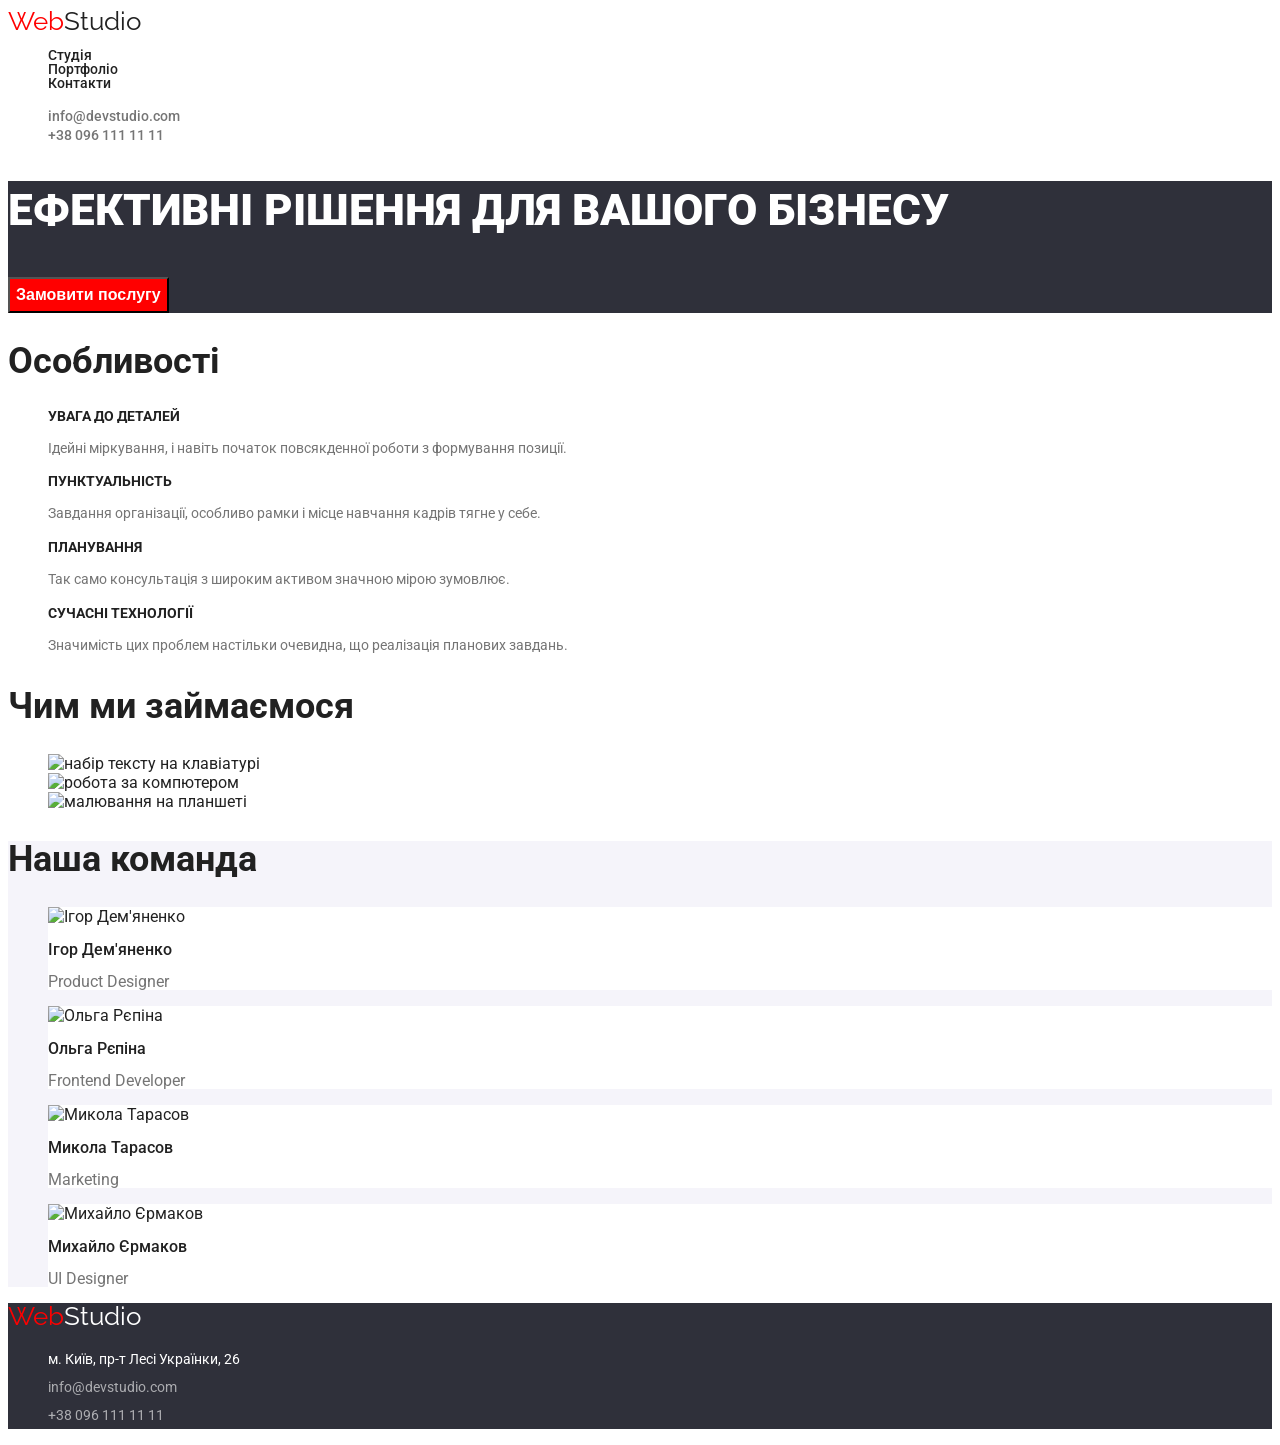
==== index.html @ 17fb2300 "Merge pull request #3 from MalanSergii/HW-3 Hw 3" ====
<!DOCTYPE html>
<html lang="uk">
  <head>
    <meta charset="UTF-8" />
    <meta name="viewport" content="width=device-width, initial-scale=1.0" />
    <link rel="preconnect" href="https://fonts.googleapis.com" />
    <link rel="preconnect" href="https://fonts.gstatic.com" crossorigin />
    <link rel="preconnect" href="https://fonts.googleapis.com" />
    <link rel="preconnect" href="https://fonts.gstatic.com" crossorigin />
    <link rel="preconnect" href="https://fonts.googleapis.com" />
    <link rel="preconnect" href="https://fonts.gstatic.com" crossorigin />
    <link
      href="https://fonts.googleapis.com/css2?family=Raleway:wght@700&family=Roboto:wght@100..900&display=swap"
      rel="stylesheet"
    />
    <link rel="stylesheet" href="./css/styles.css" />
    <title>HW-2</title>
  </head>
  <body>
    <header class="header">
      <nav class="navigation">
        <a class="logo link" href="index.html"
          ><span class="logo-first-part">Web</span><span class="logo-second-part">Studio</span></a
        >
        <ul class="nav-list list">
          <li class="nav-item"><a class="nav-link" href="./index.html">Студія</a></li>
          <li class="nav-item"><a class="nav-link" href="./portfolio.html">Портфоліо</a></li>
          <li class="nav-item"><a class="nav-link" href="">Контакти</a></li>
        </ul>
      </nav>

      <ul class="header-contacts list">
        <li class="header-contacts-item">
          <a class="header-contacts-link link" target="blanck" href="mailto:nfo@devstudio.com"
            >info@devstudio.com</a
          >
        </li>
        <li class="header-contacts-item">
          <a class="header-contacts-link link" href="tel:380961111111">+38 096 111 11 11</a>
        </li>
      </ul>
    </header>

    <main>
      <section class="section hero">
        <h1 class="hero_title">Ефективні рішення для вашого бізнесу</h1>
        <button class="hero_button" type="button">Замовити послугу</button>
      </section>

      <section>
        <h2 class="features section_title">Особливості</h2>
        <ul class="list features_list">
          <li class="features_list_item">
            <h3 class="features_title">УВАГА ДО ДЕТАЛЕЙ</h3>
            <p class="features_text">
              Ідейні міркування, і навіть початок повсякденної роботи з формування позиції.
            </p>
          </li>
          <li class="features_list_item">
            <h3 class="features_title">ПУНКТУАЛЬНІСТЬ</h3>
            <p class="features_text">
              Завдання організації, особливо рамки і місце навчання кадрів тягне у себе.
            </p>
          </li>
          <li class="features_list_item">
            <h3 class="features_title">ПЛАНУВАННЯ</h3>
            <p class="features_text">
              Так само консультація з широким активом значною мірою зумовлює.
            </p>
          </li>
          <li class="features_list_item">
            <h3 class="features_title">СУЧАСНІ ТЕХНОЛОГІЇ</h3>
            <p class="features_text">
              Значимість цих проблем настільки очевидна, що реалізація планових завдань.
            </p>
          </li>
        </ul>
      </section>

      <section class="section our_job">
        <h2 class="section_title">Чим ми займаємося</h2>
        <ul class="list section_list">
          <li><img src="./images/main/1.jpg" width="370" alt="набір тексту на клавіатурі" /></li>
          <li><img src="./images/main/2.jpg" width="370" alt="робота за компютером" /></li>
          <li><img src="./images/main/3.jpg" width="370" alt="малювання на планшеті" /></li>
        </ul>
      </section>

      <section class="secion our_team">
        <h2 class="section_title">Наша команда</h2>
        <ul class="list">
          <li class="our_tem_item">
            <img width="270" src="./images/main/our-team/1.jpg" alt="Ігор Дем'яненко" />
            <h3 class="our_team_title">Ігор Дем'яненко</h3>
            <p class="our_tem_text">Product Designer</p>
          </li>
          <li class="our_tem_item">
            <img width="270" src="./images/main/our-team/2.jpg" alt="Ольга Рєпіна" />
            <h3 class="our_team_title">Ольга Рєпіна</h3>
            <p class="our_tem_text">Frontend Developer</p>
          </li>
          <li class="our_tem_item">
            <img width="270" src="./images/main/our-team/3.jpg" alt="Микола Тарасов" />
            <h3 class="our_team_title">Микола Тарасов</h3>
            <p class="our_tem_text">Marketing</p>
          </li>
          <li class="our_tem_item">
            <img width="270" src="./images/main/our-team/4.jpg" alt="Михайло Єрмаков" />
            <h3 class="our_team_title">Михайло Єрмаков</h3>
            <p class="our_tem_text">UI Designer</p>
          </li>
        </ul>
      </section>
    </main>

    <footer class="section footer">
      <a class="logo link" href="index.html"
        ><span class="logo-first-part">Web</span
        ><span class="logo-second-part logo_footer_second">Studio</span></a
      >
      <address class="address">
        <ul class="list footer_list">
          <li class="footer_list_item location">
            <a class="link footer_list_link location" href="">м. Київ, пр-т Лесі Українки, 26</a>
          </li>
          <li class="footer_list_item">
            <a class="link footer_list_link" target="blanck" href="mailto:info@devstudio.com"
              >info@devstudio.com</a
            >
          </li>
          <li class="footer_list_item">
            <a class="link footer_list_link" href="tel:+380961111111">+38 096 111 11 11</a>
          </li>
        </ul>
      </address>
    </footer>
  </body>
</html>
---- css/styles.css ----
/* basic styles */
:root{
  --accent-color: red;
  --prime-color: #212121;
  --secondary-color:#757575;
}
body{
  font-family: Roboto, sans-serif;
  color: var(--prime-color);
}
.list{
  list-style: none;
}
.link{
  text-decoration: none;
}
.section_title{
  font-weight: 700  ;
  font-size: 36px;
  line-height: 1;
}
/* header styles */

.logo{
  font-family: Raleway, sans-serif;
  font-size: 26px;
  line-height: 1;

  .logo-first-part{
    color: var(--accent-color);
  }
  .logo-second-part{
    color:var(--prime-color)
  }
  .logo_footer_second{
    color: #fff;
  }
}

.nav-list{
  font-family: Roboto, sans-serif;
  font-size: 14px;
  font-weight: 500;
  line-height: 1;
  .nav-link{
    color: var(--prime-color);
    text-decoration: none;
  }
  .nav-link:hover,
  .nav-link:focus{
    color: var(--accent-color);
  }
}

.header-contacts-link{
  font-weight: 500;
  font-size: 14px;
  line-height: 1;
  color: var(--secondary-color);
}
.header-contacts-link:hover,
.header-contacts-link:focus {
  color: var(--accent-color)
}
/* hero styles */
.hero{
  background-color: #2F303A;;
}
.hero_title{
  font-weight: 900;
  font-size: 44px;
  line-height: 1.36;
  text-transform: uppercase;
  color:  #FFFFFF;;
}
.hero_button{
  cursor: pointer;
  font-weight: 700;
  font-size: 16px ;
  line-height: 1.87;
  color:  #FFFFFF;
  background-color: var(--accent-color);
}
/* section features */
.features_title{
  font-weight: 700;
  font-size: 14px;
  line-height: 1;
  text-transform: uppercase;
}
.features_text{
  font-size: 14px;
  line-height: 1.71;
  color: var(--secondary-color);
}
/* our team */
.our_team{
  background-color: #F5F4FA;
}
.our_tem_item{
  background-color: #fff;
}
.our_team_title{
  font-weight: 500;
  font-size: 16px;  
  line-height: 1;
}
.our_tem_text{
  font-size: 16px;
  line-height: 1;
  color: var(--secondary-color);
}
/* footer */
.footer{
  background-color:#2F303A;
}
.footer_list_link{
  font-style: normal;
  text-transform: none;
  font-size: 14px;
  line-height: 2;
  color:hsl(0, 0%, 100%,0.6);
}
.location {
  color: #fff;
}

/* ======================================portfolio====================================== */

.portfolio_list_item button{
  color: inherit;
  font-weight: 500;
  font-size: 16px;
  line-height: 1.62;
  cursor: pointer;
  background-color:#F5F4FA;
}
.portfolio_list_item button:hover,
.portfolio_list_item button:focus{
  color:#fff;
  background-color: var(--accent-color);
}

.portfolio_list_link{
  background-color: #fff;
}
.list_title{
  font-weight: 700;
  font-size: 18px;
  line-height: 2;
  color:var(--prime-color)
}
.list_text{
  font-size: 16px;
  line-height: 1.87;
  color: var(--secondary-color);
}
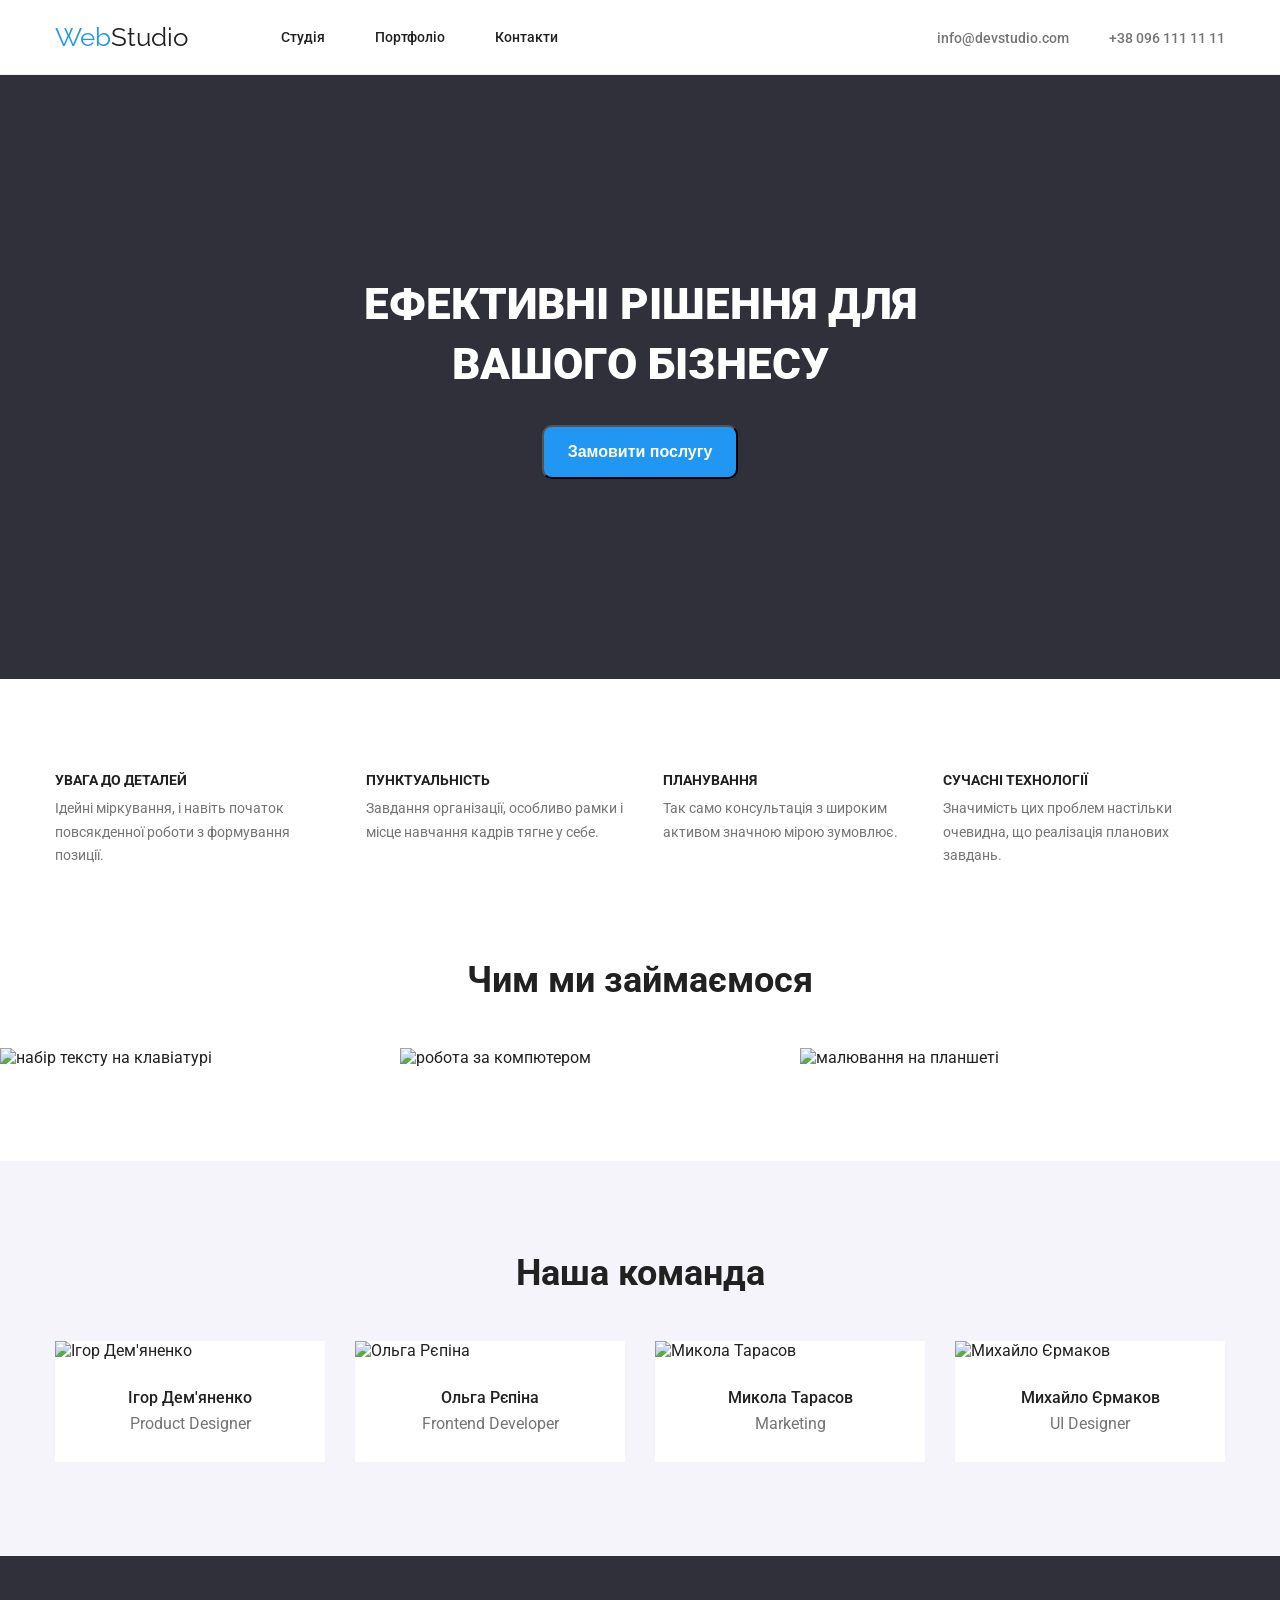
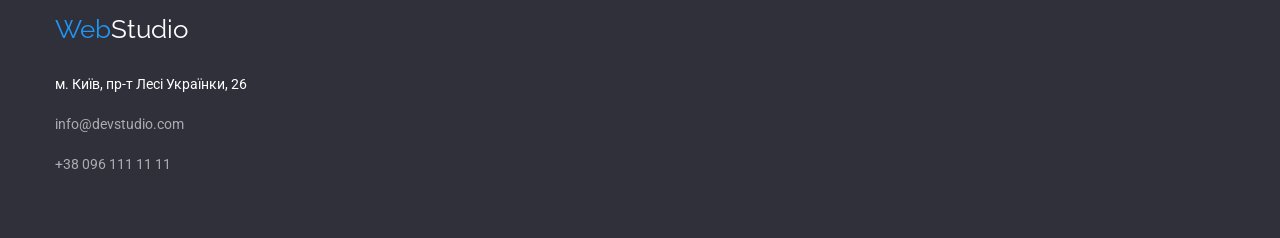
==== commit ee6794b4: "done" ====
--- a/index.html
+++ b/index.html
@@ -1,4 +1,4 @@
-<!DOCTYPE html>
+<!doctype html>
 <html lang="uk">
   <head>
     <meta charset="UTF-8" />
@@ -13,32 +13,35 @@
       href="https://fonts.googleapis.com/css2?family=Raleway:wght@700&family=Roboto:wght@100..900&display=swap"
       rel="stylesheet"
     />
+    <link rel="stylesheet" href="https://necolas.github.io/normalize.css/8.0.1/normalize.css" />
     <link rel="stylesheet" href="./css/styles.css" />
     <title>HW-2</title>
   </head>
   <body>
     <header class="header">
-      <nav class="navigation">
-        <a class="logo link" href="index.html"
-          ><span class="logo-first-part">Web</span><span class="logo-second-part">Studio</span></a
-        >
-        <ul class="nav-list list">
-          <li class="nav-item"><a class="nav-link" href="./index.html">Студія</a></li>
-          <li class="nav-item"><a class="nav-link" href="./portfolio.html">Портфоліо</a></li>
-          <li class="nav-item"><a class="nav-link" href="">Контакти</a></li>
+      <div class="container">
+        <nav class="navigation">
+          <a class="logo link" href="index.html"
+            ><span class="logo-first-part">Web</span><span class="logo-second-part">Studio</span></a
+          >
+          <ul class="nav-list list">
+            <li class="nav-item"><a class="nav-link" href="./index.html">Студія</a></li>
+            <li class="nav-item"><a class="nav-link" href="./portfolio.html">Портфоліо</a></li>
+            <li class="nav-item"><a class="nav-link" href="">Контакти</a></li>
+          </ul>
+        </nav>
+
+        <ul class="header-contacts list">
+          <li class="header-contacts-item">
+            <a class="header-contacts-link link" target="blanck" href="mailto:nfo@devstudio.com"
+              >info@devstudio.com</a
+            >
+          </li>
+          <li class="header-contacts-item">
+            <a class="header-contacts-link link" href="tel:380961111111">+38 096 111 11 11</a>
+          </li>
         </ul>
-      </nav>
-
-      <ul class="header-contacts list">
-        <li class="header-contacts-item">
-          <a class="header-contacts-link link" target="blanck" href="mailto:nfo@devstudio.com"
-            >info@devstudio.com</a
-          >
-        </li>
-        <li class="header-contacts-item">
-          <a class="header-contacts-link link" href="tel:380961111111">+38 096 111 11 11</a>
-        </li>
-      </ul>
+      </div>
     </header>
 
     <main>
@@ -47,92 +50,122 @@
         <button class="hero_button" type="button">Замовити послугу</button>
       </section>
 
-      <section>
-        <h2 class="features section_title">Особливості</h2>
-        <ul class="list features_list">
-          <li class="features_list_item">
-            <h3 class="features_title">УВАГА ДО ДЕТАЛЕЙ</h3>
-            <p class="features_text">
-              Ідейні міркування, і навіть початок повсякденної роботи з формування позиції.
-            </p>
-          </li>
-          <li class="features_list_item">
-            <h3 class="features_title">ПУНКТУАЛЬНІСТЬ</h3>
-            <p class="features_text">
-              Завдання організації, особливо рамки і місце навчання кадрів тягне у себе.
-            </p>
-          </li>
-          <li class="features_list_item">
-            <h3 class="features_title">ПЛАНУВАННЯ</h3>
-            <p class="features_text">
-              Так само консультація з широким активом значною мірою зумовлює.
-            </p>
-          </li>
-          <li class="features_list_item">
-            <h3 class="features_title">СУЧАСНІ ТЕХНОЛОГІЇ</h3>
-            <p class="features_text">
-              Значимість цих проблем настільки очевидна, що реалізація планових завдань.
-            </p>
-          </li>
-        </ul>
-      </section>
+      <section class="features">
+        <div class="container">
+          <h2 class="features section_title visually-hidden">Особливості</h2>
+          <ul class="list features_list">
+            <li class="features_list_item">
+              <h3 class="features_title">УВАГА ДО ДЕТАЛЕЙ</h3>
+              <p class="features_text">
+                Ідейні міркування, і навіть початок повсякденної роботи з формування позиції.
+              </p>
+            </li>
+            <li class="features_list_item">
+              <h3 class="features_title">ПУНКТУАЛЬНІСТЬ</h3>
+              <p class="features_text">
+                Завдання організації, особливо рамки і місце навчання кадрів тягне у себе.
+              </p>
+            </li>
+            <li class="features_list_item">
+              <h3 class="features_title">ПЛАНУВАННЯ</h3>
+              <p class="features_text">
+                Так само консультація з широким активом значною мірою зумовлює.
+              </p>
+            </li>
+            <li class="features_list_item">
+              <h3 class="features_title">СУЧАСНІ ТЕХНОЛОГІЇ</h3>
+              <p class="features_text">
+                Значимість цих проблем настільки очевидна, що реалізація планових завдань.
+              </p>
+            </li>
+          </ul>
+        </div>
 
-      <section class="section our_job">
-        <h2 class="section_title">Чим ми займаємося</h2>
-        <ul class="list section_list">
-          <li><img src="./images/main/1.jpg" width="370" alt="набір тексту на клавіатурі" /></li>
-          <li><img src="./images/main/2.jpg" width="370" alt="робота за компютером" /></li>
-          <li><img src="./images/main/3.jpg" width="370" alt="малювання на планшеті" /></li>
-        </ul>
+
+          <h2 class="section_title">Чим ми займаємося</h2>
+          <ul class="list section_list">
+            <li class="our_job-item">
+              <img
+                src="./images/main/1.jpg"
+                width="370"
+                height="100%"
+                alt="набір тексту на клавіатурі"
+              />
+            </li>
+            <li class="our_job-item">
+              <img src="./images/main/2.jpg" width="370" height="100%" alt="робота за компютером" />
+            </li>
+            <li class="our_job-item">
+              <img
+                src="./images/main/3.jpg"
+                width="370"
+                height="100%"
+                alt="малювання на планшеті"
+              />
+            </li>
+          </ul>
+        </div>
       </section>
 
       <section class="secion our_team">
-        <h2 class="section_title">Наша команда</h2>
-        <ul class="list">
-          <li class="our_tem_item">
-            <img width="270" src="./images/main/our-team/1.jpg" alt="Ігор Дем'яненко" />
-            <h3 class="our_team_title">Ігор Дем'яненко</h3>
-            <p class="our_tem_text">Product Designer</p>
-          </li>
-          <li class="our_tem_item">
-            <img width="270" src="./images/main/our-team/2.jpg" alt="Ольга Рєпіна" />
-            <h3 class="our_team_title">Ольга Рєпіна</h3>
-            <p class="our_tem_text">Frontend Developer</p>
-          </li>
-          <li class="our_tem_item">
-            <img width="270" src="./images/main/our-team/3.jpg" alt="Микола Тарасов" />
-            <h3 class="our_team_title">Микола Тарасов</h3>
-            <p class="our_tem_text">Marketing</p>
-          </li>
-          <li class="our_tem_item">
-            <img width="270" src="./images/main/our-team/4.jpg" alt="Михайло Єрмаков" />
-            <h3 class="our_team_title">Михайло Єрмаков</h3>
-            <p class="our_tem_text">UI Designer</p>
-          </li>
-        </ul>
+        <div class="container">
+          <h2 class="section_title">Наша команда</h2>
+          <ul class="list our_team-list">
+            <li class="our_tem_item">
+              <img width="270" src="./images/main/our-team/1.jpg" alt="Ігор Дем'яненко" />
+              <div class="our-team_description">
+                <h3 class="our_team_title">Ігор Дем'яненко</h3>
+                <p class="our_tem_text">Product Designer</p>
+              </div>
+            </li>
+            <li class="our_tem_item">
+              <img width="270" src="./images/main/our-team/2.jpg" alt="Ольга Рєпіна" />
+              <div class="our-team_description">
+                <h3 class="our_team_title">Ольга Рєпіна</h3>
+                <p class="our_tem_text">Frontend Developer</p>
+              </div>
+            </li>
+            <li class="our_tem_item">
+              <img width="270" src="./images/main/our-team/3.jpg" alt="Микола Тарасов" />
+              <div class="our-team_description">
+                <h3 class="our_team_title">Микола Тарасов</h3>
+                <p class="our_tem_text">Marketing</p>
+              </div>
+            </li>
+            <li class="our_tem_item">
+              <img width="270" src="./images/main/our-team/4.jpg" alt="Михайло Єрмаков" />
+              <div class="our-team_description">
+                <h3 class="our_team_title">Михайло Єрмаков</h3>
+                <p class="our_tem_text">UI Designer</p>
+              </div>
+            </li>
+          </ul>
+        </div>
       </section>
     </main>
 
     <footer class="section footer">
-      <a class="logo link" href="index.html"
-        ><span class="logo-first-part">Web</span
-        ><span class="logo-second-part logo_footer_second">Studio</span></a
-      >
-      <address class="address">
-        <ul class="list footer_list">
-          <li class="footer_list_item location">
-            <a class="link footer_list_link location" href="">м. Київ, пр-т Лесі Українки, 26</a>
-          </li>
-          <li class="footer_list_item">
-            <a class="link footer_list_link" target="blanck" href="mailto:info@devstudio.com"
-              >info@devstudio.com</a
-            >
-          </li>
-          <li class="footer_list_item">
-            <a class="link footer_list_link" href="tel:+380961111111">+38 096 111 11 11</a>
-          </li>
-        </ul>
-      </address>
+      <div class="container">
+        <a class="logo link" href="index.html"
+          ><span class="logo-first-part">Web</span
+          ><span class="logo-second-part logo_footer_second">Studio</span></a
+        >
+        <address class="address">
+          <ul class="list footer_list">
+            <li class="footer_list_item location">
+              <a class="link footer_list_link location" href="">м. Київ, пр-т Лесі Українки, 26</a>
+            </li>
+            <li class="footer_list_item">
+              <a class="link footer_list_link" target="blanck" href="mailto:info@devstudio.com"
+                >info@devstudio.com</a
+              >
+            </li>
+            <li class="footer_list_item">
+              <a class="link footer_list_link" href="tel:+380961111111">+38 096 111 11 11</a>
+            </li>
+          </ul>
+        </address>
+      </div>
     </footer>
   </body>
 </html>
--- a/css/styles.css
+++ b/css/styles.css
@@ -1,6 +1,58 @@
 /* basic styles */
+*,
+*::before,
+*::after {
+  box-sizing: border-box;
+}
+
+.visually-hidden {
+  position: absolute;
+  width: 1px;
+  height: 1px;
+  margin: -1px;
+  border: 0;
+  padding: 0;
+  white-space: nowrap;
+  clip-path: inset(100%);
+  clip: rect(0 0 0 0);
+  overflow: hidden;
+}
+
+ul,
+ul,
+li {
+  padding: 0;
+}
+
+ul {
+  list-style: none;
+}
+
+body,
+h1,
+h2,
+h3,
+h4,
+h5,
+h6,
+p,
+ol,
+ul,
+li {
+  margin: 0;
+}
+
+body {
+  min-height: 100vh;
+  scroll-behavior: smooth;
+}
+
+img {
+  max-width: 100%;
+  display: block;
+}
 :root{
-  --accent-color: red;
+  --accent-color: #2196F3;
   --prime-color: #212121;
   --secondary-color:#757575;
 }
@@ -14,18 +66,41 @@
 .link{
   text-decoration: none;
 }
+.container {
+  width: 1200px;
+
+  margin: 0 auto;
+  padding: 0 15px;
+}
+section{
+  padding: 94px 0;
+}
+/* =========== header ============= */
+.header{
+  border-bottom: 1px solid #ECECEC;
+}
+.header .container{ 
+ display: flex;
+ padding-top: 24px;
+ padding-bottom: 24px;
+
+}
 .section_title{
   font-weight: 700  ;
   font-size: 36px;
   line-height: 1;
 }
-/* header styles */
+
+.navigation{
+  display: flex;
+  align-items: center;
+  margin-right: auto;
+}
 
 .logo{
   font-family: Raleway, sans-serif;
   font-size: 26px;
   line-height: 1;
-
   .logo-first-part{
     color: var(--accent-color);
   }
@@ -38,6 +113,9 @@
 }
 
 .nav-list{
+  display: flex;
+  margin-left: 93px;
+  margin-right: auto;
   font-family: Roboto, sans-serif;
   font-size: 14px;
   font-weight: 500;
@@ -51,7 +129,16 @@
     color: var(--accent-color);
   }
 }
-
+.nav-item:not(:last-child){
+  margin-right: 50px;
+}
+.header-contacts{
+  display: flex;
+  align-items: center;
+}
+.header-contacts-item:not(:last-child){
+  margin-right: 40px
+}
 .header-contacts-link{
   font-weight: 500;
   font-size: 14px;
@@ -62,16 +149,19 @@
 .header-contacts-link:focus {
   color: var(--accent-color)
 }
-/* hero styles */
+/*============== hero styles ============== */
 .hero{
-  background-color: #2F303A;;
+  background-color: #2F303A;
+  text-align: center;
+  padding: 200px 330px;
 }
 .hero_title{
   font-weight: 900;
   font-size: 44px;
   line-height: 1.36;
   text-transform: uppercase;
-  color:  #FFFFFF;;
+  color:  #FFFFFF;
+  margin-bottom: 30px;
 }
 .hero_button{
   cursor: pointer;
@@ -80,27 +170,70 @@
   line-height: 1.87;
   color:  #FFFFFF;
   background-color: var(--accent-color);
-}
-/* section features */
+  padding: 10px 24px;
+  border-radius: 10px;
+}
+/* ============= section features ============= */
+.features_list{
+  display: flex;
+  padding-bottom: 94px;
+  /* padding: 94px 0; */
+}
+
+.features_list_item:not(:last-child){
+  margin-right: 30px;
+}
+
 .features_title{
   font-weight: 700;
   font-size: 14px;
   line-height: 1;
   text-transform: uppercase;
+  margin-bottom: 10px;
 }
 .features_text{
   font-size: 14px;
   line-height: 1.71;
   color: var(--secondary-color);
 }
-/* our team */
+.section_title{
+  margin-bottom: 50px;
+  text-align:center;
+}
+
+.our_job {
+
+  padding-bottom: 94px;
+}
+.section_list {
+  display: flex;
+}
+
+.our_job-item:not(:last-child){
+margin-right: 30px;
+}
+/* ================== our team ================== */
 .our_team{
   background-color: #F5F4FA;
+  padding-top:94px;
+  padding-bottom: 94px;
+}
+.our_team-list{
+  display: flex;
 }
 .our_tem_item{
+  width: 270px;
   background-color: #fff;
 }
+.our_tem_item:not(:last-child){
+  margin-right: 30px;
+}
+.our-team_description{
+  padding: 30px 0;
+  text-align: center;
+}
 .our_team_title{
+  margin-bottom: 10px;
   font-weight: 500;
   font-size: 16px;  
   line-height: 1;
@@ -110,9 +243,11 @@
   line-height: 1;
   color: var(--secondary-color);
 }
-/* footer */
+/* ======================= footer ======================= */
 .footer{
   background-color:#2F303A;
+  padding-top: 60px;
+  padding-bottom: 60px;
 }
 .footer_list_link{
   font-style: normal;
@@ -120,29 +255,64 @@
   font-size: 14px;
   line-height: 2;
   color:hsl(0, 0%, 100%,0.6);
+
+}
+.footer_list_item:not(:last-child){
+  margin-bottom: 12px;
+}
+.footer_list_link:hover{
+  color:var(--accent-color)
+}
+.footer .logo{
+  display: block;
+  margin-bottom: 28px;
 }
 .location {
   color: #fff;
 }
 
 /* ======================================portfolio====================================== */
-
-.portfolio_list_item button{
+.portfolio_buttons_list{
+  display: flex;
+  justify-content:  center;
+    margin-bottom: 50px;
+}
+.portfolio_buttons_item img{
+  display: block;
+}
+.portfolio_buttons_item:not(:last-child){
+  margin-right: 8px;
+}
+.portfolio_buttons_item button{
   color: inherit;
+  font-family: Roboto;
   font-weight: 500;
   font-size: 16px;
   line-height: 1.62;
+  padding: 6px 22px;
+  border-radius: 4px;
+  border: inherit;
   cursor: pointer;
   background-color:#F5F4FA;
 }
-.portfolio_list_item button:hover,
-.portfolio_list_item button:focus{
+.portfolio_buttons_item button:hover,
+.portfolio_buttons_item button:focus{
   color:#fff;
   background-color: var(--accent-color);
 }
-
-.portfolio_list_link{
+.cards_list{
+  display: flex;
+  flex-wrap: wrap;
+}
+.portfolio_list_item{
+  height: 404px;
+  border: 1px solid #EEEEEE;
+}
+.portfolio_list{
   background-color: #fff;
+}
+.item_description{
+padding: 24px 20px;
 }
 .list_title{
   font-weight: 700;
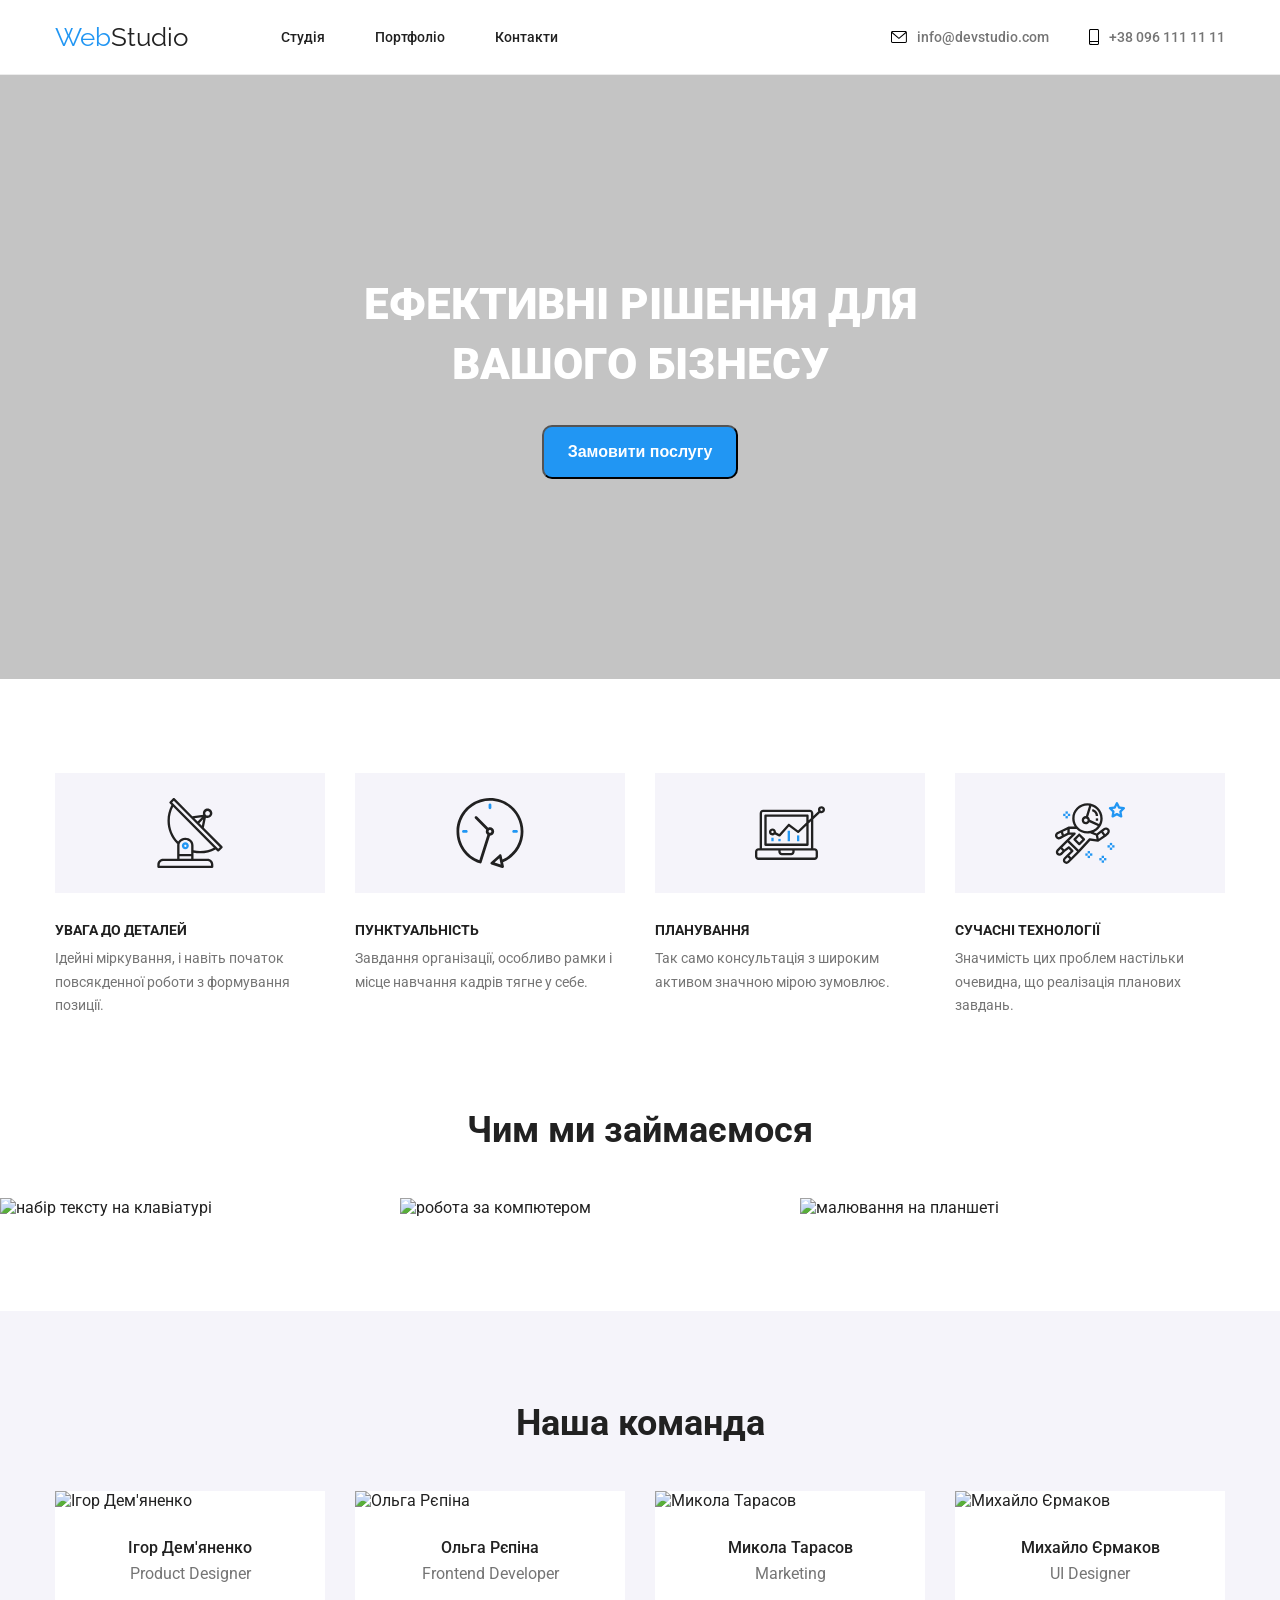
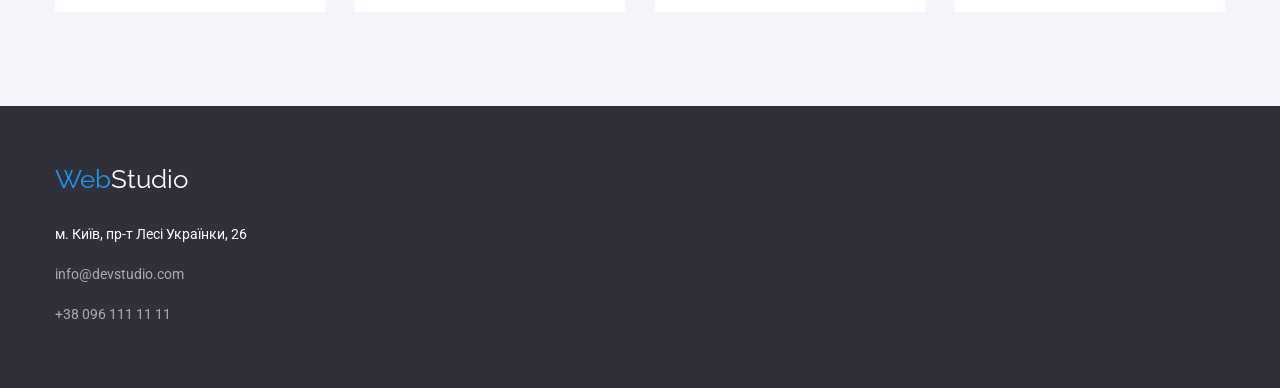
==== commit e3b34a79: "some add icons in header contacts, add hero img + bg + overlay, add features pictures" ====
--- a/index.html
+++ b/index.html
@@ -15,7 +15,7 @@
     />
     <link rel="stylesheet" href="https://necolas.github.io/normalize.css/8.0.1/normalize.css" />
     <link rel="stylesheet" href="./css/styles.css" />
-    <title>HW-2</title>
+    <title>HW-4</title>
   </head>
   <body>
     <header class="header">
@@ -33,14 +33,25 @@
 
         <ul class="header-contacts list">
           <li class="header-contacts-item">
-            <a class="header-contacts-link link" target="blanck" href="mailto:nfo@devstudio.com"
-              >info@devstudio.com</a
-            >
+            <a class="header-contacts-link mail link" target="blanck" href="mailto:nfo@devstudio.com"
+              >
+              <svg class="header-icon">
+              <use href="./images/main/sprite.xml#envelope">
+              </use>
+            </svg>
+            info@devstudio.com
+          </a>
           </li>
           <li class="header-contacts-item">
-            <a class="header-contacts-link link" href="tel:380961111111">+38 096 111 11 11</a>
+            <a class="header-contacts-link link" href="tel:380961111111">
+              <svg class="header-icon smartphone">
+              <use href="./images/main/sprite.xml#smartphone">
+              </use>
+            </svg>
+            +38 096 111 11 11</a>
           </li>
         </ul>
+
       </div>
     </header>
 
@@ -54,25 +65,46 @@
         <div class="container">
           <h2 class="features section_title visually-hidden">Особливості</h2>
           <ul class="list features_list">
-            <li class="features_list_item">
+            <li class="features_list_item ">
+              <div class="image-box">
+                <svg class="item-image">
+              <use class="image" href="./images/main/sprite.xml#feature-1"></use>
+            </svg>
+              </div>
               <h3 class="features_title">УВАГА ДО ДЕТАЛЕЙ</h3>
               <p class="features_text">
                 Ідейні міркування, і навіть початок повсякденної роботи з формування позиції.
               </p>
             </li>
-            <li class="features_list_item">
+            <li class="features_list_item ">
+              <div class="image-box">
+ <svg class="item-image">
+              <use href="./images/main/sprite.xml#feature-2"></use>
+            </svg>
+              </div>
+             
               <h3 class="features_title">ПУНКТУАЛЬНІСТЬ</h3>
               <p class="features_text">
                 Завдання організації, особливо рамки і місце навчання кадрів тягне у себе.
               </p>
             </li>
-            <li class="features_list_item">
+            <li class="features_list_item ">
+              <div class="image-box">
+                <svg class="item-image">
+              <use href="./images/main/sprite.xml#feature-3"></use>
+            </svg>
+              </div>
               <h3 class="features_title">ПЛАНУВАННЯ</h3>
               <p class="features_text">
                 Так само консультація з широким активом значною мірою зумовлює.
               </p>
             </li>
-            <li class="features_list_item">
+            <li class="features_list_item ">
+              <div class="image-box">
+                <svg class="item-image">
+              <use class="image" href="./images/main/sprite.xml#feature-4"></use>
+            </svg>
+              </div>
               <h3 class="features_title">СУЧАСНІ ТЕХНОЛОГІЇ</h3>
               <p class="features_text">
                 Значимість цих проблем настільки очевидна, що реалізація планових завдань.
@@ -80,7 +112,6 @@
             </li>
           </ul>
         </div>
-
 
           <h2 class="section_title">Чим ми займаємося</h2>
           <ul class="list section_list">
--- a/css/styles.css
+++ b/css/styles.css
@@ -77,6 +77,9 @@
 }
 /* =========== header ============= */
 .header{
+  max-width: 1600px;
+  margin-right: auto;
+  margin-left: auto;
   border-bottom: 1px solid #ECECEC;
 }
 .header .container{ 
@@ -96,6 +99,7 @@
   align-items: center;
   margin-right: auto;
 }
+
 
 .logo{
   font-family: Raleway, sans-serif;
@@ -120,18 +124,34 @@
   font-size: 14px;
   font-weight: 500;
   line-height: 1;
-  .nav-link{
-    color: var(--prime-color);
-    text-decoration: none;
-  }
-  .nav-link:hover,
-  .nav-link:focus{
-    color: var(--accent-color);
-  }
+
+ 
+}
+.nav-link{
+  text-decoration: none;
+  color: var(--prime-color)
+}
+.nav-link:hover{
+  color:var(--accent-color)
 }
 .nav-item:not(:last-child){
   margin-right: 50px;
 }
+.header-contacts-link {
+  display: flex;
+  align-items: center;
+}
+.header-icon{
+  display: block;
+    margin-right: 10px;
+    width: 16px;
+    height: 12px;
+}
+.smartphone{
+  width: 10px;
+  height: 16px;
+}
+
 .header-contacts{
   display: flex;
   align-items: center;
@@ -147,11 +167,22 @@
 }
 .header-contacts-link:hover,
 .header-contacts-link:focus {
-  color: var(--accent-color)
-}
+  color: var(--accent-color);
+}
+.header-contacts-link:hover .header-icon {
+  fill: var(--accent-color);
+}
+
+
 /*============== hero styles ============== */
 .hero{
-  background-color: #2F303A;
+  display: block;
+  margin: 0 auto;
+  max-width: 1600px;
+  background-color: #C4C4C4;
+  background-image:  linear-gradient(rgba(47, 48, 58, 0.4)),url(../images/main/hero.png);
+  background-position: center;
+  background-repeat: no-repeat;
   text-align: center;
   padding: 200px 330px;
 }
@@ -177,8 +208,24 @@
 .features_list{
   display: flex;
   padding-bottom: 94px;
-  /* padding: 94px 0; */
-}
+}
+.image-box{
+  display: flex;
+  align-items: center;
+  justify-content: center;
+  width: 270px;
+  height: 120px;
+  background-color: #F5F4FA;
+  background-position: center;
+  background-repeat: no-repeat;
+  margin-bottom: 30px;
+}
+.item-image{
+  width: 70px;
+  height: 70px;
+}
+
+
 
 .features_list_item:not(:last-child){
   margin-right: 30px;
@@ -304,15 +351,21 @@
   display: flex;
   flex-wrap: wrap;
 }
-.portfolio_list_item{
-  height: 404px;
-  border: 1px solid #EEEEEE;
-}
+.portfolio_list_item:not(:nth-child(3n)){
+  margin-right: 30px;
+}
+.portfolio_list_item:not(:nth-child(n+6)){
+  margin-bottom: 30px;
+}
+
 .portfolio_list{
   background-color: #fff;
 }
 .item_description{
 padding: 24px 20px;
+border-right: 1px solid #EEEEEE;
+border-bottom: 1px solid #EEEEEE;
+border-left: 1px solid #EEEEEE;
 }
 .list_title{
   font-weight: 700;
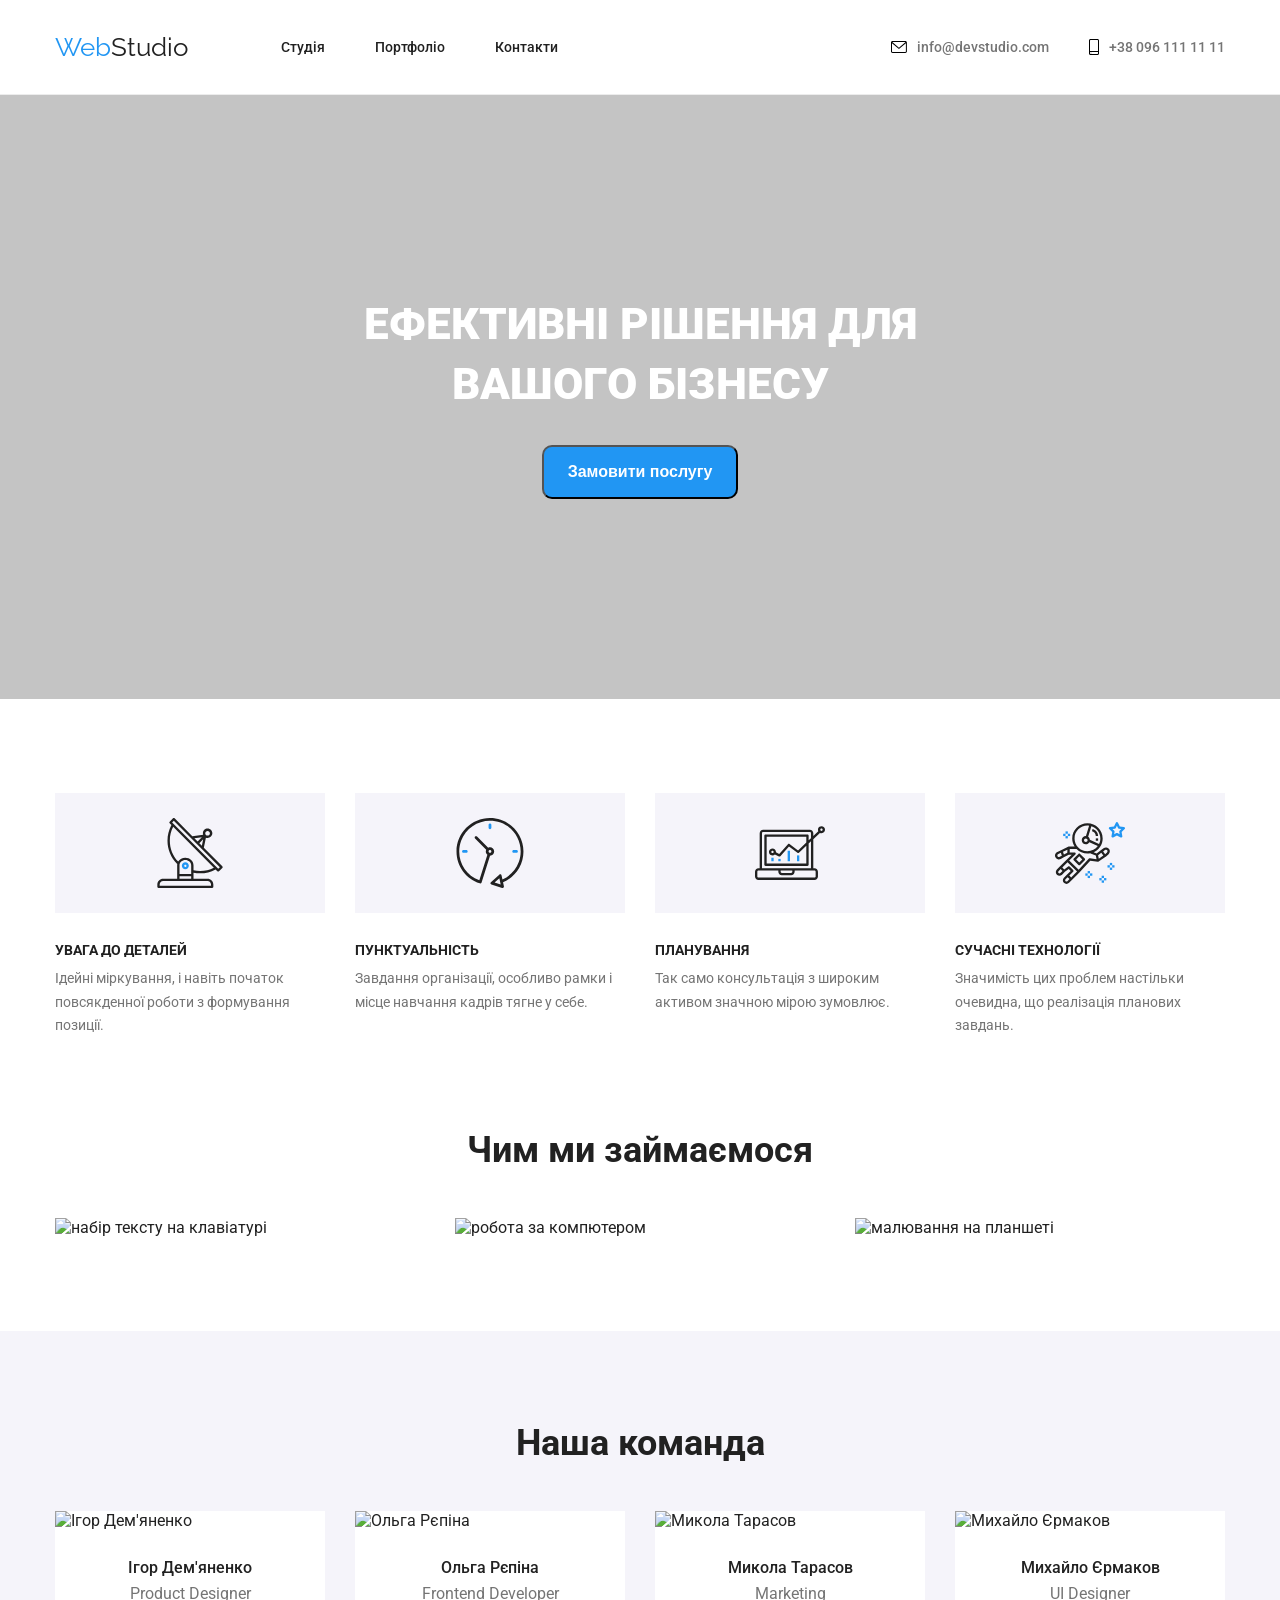
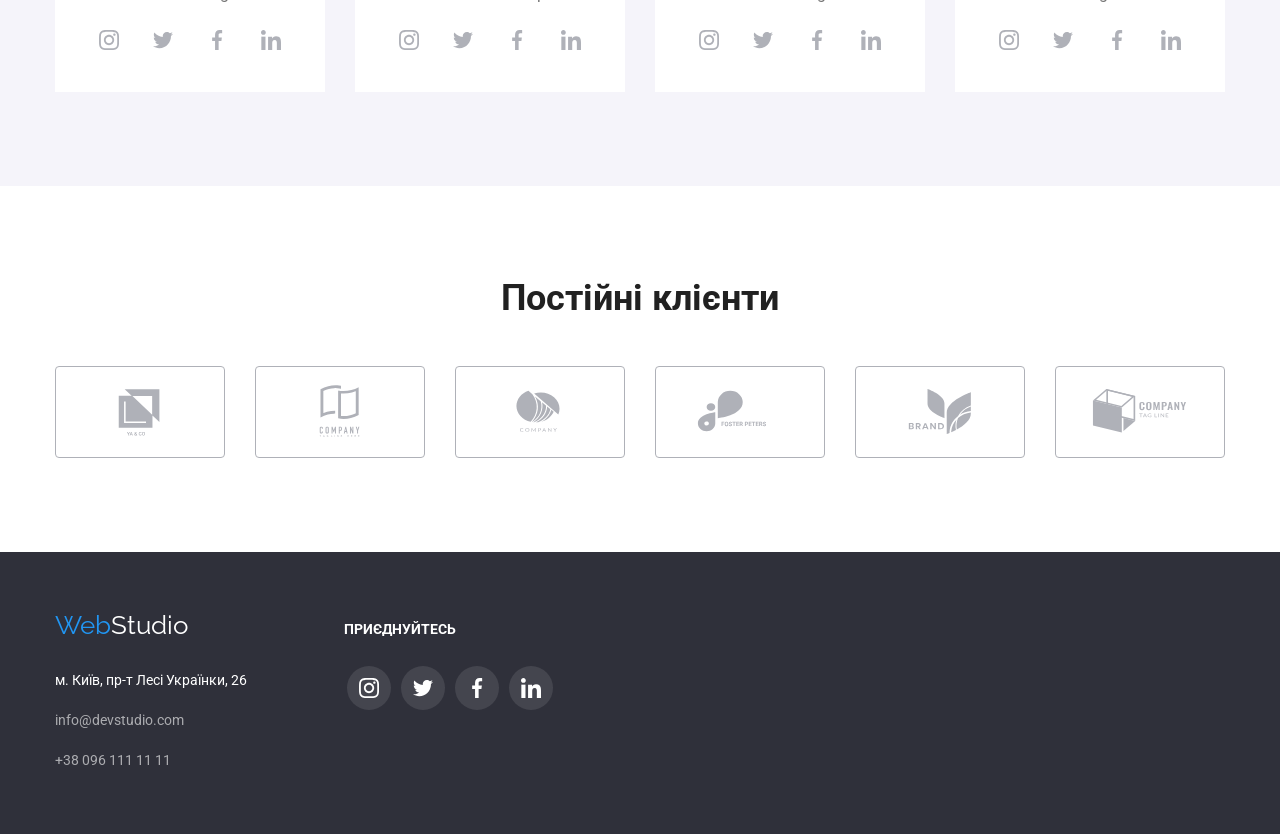
==== commit 483a200f: "done" ====
--- a/index.html
+++ b/index.html
@@ -33,25 +33,26 @@
 
         <ul class="header-contacts list">
           <li class="header-contacts-item">
-            <a class="header-contacts-link mail link" target="blanck" href="mailto:nfo@devstudio.com"
-              >
+            <a
+              class="header-contacts-link mail link"
+              target="blanck"
+              href="mailto:nfo@devstudio.com"
+            >
               <svg class="header-icon">
-              <use href="./images/main/sprite.xml#envelope">
-              </use>
-            </svg>
-            info@devstudio.com
-          </a>
+                <use href="./images/main/sprite.xml#envelope"></use>
+              </svg>
+              info@devstudio.com
+            </a>
           </li>
           <li class="header-contacts-item">
             <a class="header-contacts-link link" href="tel:380961111111">
               <svg class="header-icon smartphone">
-              <use href="./images/main/sprite.xml#smartphone">
-              </use>
-            </svg>
-            +38 096 111 11 11</a>
+                <use href="./images/main/sprite.xml#smartphone"></use>
+              </svg>
+              +38 096 111 11 11</a
+            >
           </li>
         </ul>
-
       </div>
     </header>
 
@@ -65,45 +66,45 @@
         <div class="container">
           <h2 class="features section_title visually-hidden">Особливості</h2>
           <ul class="list features_list">
-            <li class="features_list_item ">
+            <li class="features_list_item">
               <div class="image-box">
                 <svg class="item-image">
-              <use class="image" href="./images/main/sprite.xml#feature-1"></use>
-            </svg>
+                  <use class="image" href="./images/main/sprite.xml#feature-1"></use>
+                </svg>
               </div>
               <h3 class="features_title">УВАГА ДО ДЕТАЛЕЙ</h3>
               <p class="features_text">
                 Ідейні міркування, і навіть початок повсякденної роботи з формування позиції.
               </p>
             </li>
-            <li class="features_list_item ">
+            <li class="features_list_item">
               <div class="image-box">
- <svg class="item-image">
-              <use href="./images/main/sprite.xml#feature-2"></use>
-            </svg>
-              </div>
-             
+                <svg class="item-image">
+                  <use href="./images/main/sprite.xml#feature-2"></use>
+                </svg>
+              </div>
+
               <h3 class="features_title">ПУНКТУАЛЬНІСТЬ</h3>
               <p class="features_text">
                 Завдання організації, особливо рамки і місце навчання кадрів тягне у себе.
               </p>
             </li>
-            <li class="features_list_item ">
+            <li class="features_list_item">
               <div class="image-box">
                 <svg class="item-image">
-              <use href="./images/main/sprite.xml#feature-3"></use>
-            </svg>
+                  <use href="./images/main/sprite.xml#feature-3"></use>
+                </svg>
               </div>
               <h3 class="features_title">ПЛАНУВАННЯ</h3>
               <p class="features_text">
                 Так само консультація з широким активом значною мірою зумовлює.
               </p>
             </li>
-            <li class="features_list_item ">
+            <li class="features_list_item">
               <div class="image-box">
                 <svg class="item-image">
-              <use class="image" href="./images/main/sprite.xml#feature-4"></use>
-            </svg>
+                  <use class="image" href="./images/main/sprite.xml#feature-4"></use>
+                </svg>
               </div>
               <h3 class="features_title">СУЧАСНІ ТЕХНОЛОГІЇ</h3>
               <p class="features_text">
@@ -111,7 +112,6 @@
               </p>
             </li>
           </ul>
-        </div>
 
           <h2 class="section_title">Чим ми займаємося</h2>
           <ul class="list section_list">
@@ -147,6 +147,44 @@
               <div class="our-team_description">
                 <h3 class="our_team_title">Ігор Дем'яненко</h3>
                 <p class="our_tem_text">Product Designer</p>
+                <ul class="our-team-link-list">
+                  <li class="team-links-item">
+                    <a href="" class="team-link">
+                      <div class="link-img-box">
+                        <svg class="link-img">
+                          <use href="./images/main/sprite.xml#instagram"></use>
+                        </svg>
+                      </div>
+                    </a>
+                  </li>
+                  <li class="team-links-item">
+                    <a href="" class="team-link">
+                      <div class="link-img-box">
+                        <svg class="link-img">
+                          <use href="./images/main/sprite.xml#twitter"></use>
+                        </svg>
+                      </div>
+                    </a>
+                  </li>
+                  <li class="team-links-item">
+                    <a href="" class="team-link">
+                      <div class="link-img-box">
+                        <svg class="link-img">
+                          <use href="./images/main/sprite.xml#facebook"></use>
+                        </svg>
+                      </div>
+                    </a>
+                  </li>
+                  <li class="team-links-item">
+                    <a href="" class="team-link">
+                      <div class="link-img-box">
+                        <svg class="link-img">
+                          <use href="./images/main/sprite.xml#linkedin"></use>
+                        </svg>
+                      </div>
+                    </a>
+                  </li>
+                </ul>
               </div>
             </li>
             <li class="our_tem_item">
@@ -154,6 +192,44 @@
               <div class="our-team_description">
                 <h3 class="our_team_title">Ольга Рєпіна</h3>
                 <p class="our_tem_text">Frontend Developer</p>
+                <ul class="our-team-link-list">
+                  <li class="team-links-item">
+                    <a href="" class="team-link">
+                      <div class="link-img-box">
+                        <svg class="link-img">
+                          <use href="./images/main/sprite.xml#instagram"></use>
+                        </svg>
+                      </div>
+                    </a>
+                  </li>
+                  <li class="team-links-item">
+                    <a href="" class="team-link">
+                      <div class="link-img-box">
+                        <svg class="link-img">
+                          <use href="./images/main/sprite.xml#twitter"></use>
+                        </svg>
+                      </div>
+                    </a>
+                  </li>
+                  <li class="team-links-item">
+                    <a href="" class="team-link">
+                      <div class="link-img-box">
+                        <svg class="link-img">
+                          <use href="./images/main/sprite.xml#facebook"></use>
+                        </svg>
+                      </div>
+                    </a>
+                  </li>
+                  <li class="team-links-item">
+                    <a href="" class="team-link">
+                      <div class="link-img-box">
+                        <svg class="link-img">
+                          <use href="./images/main/sprite.xml#linkedin"></use>
+                        </svg>
+                      </div>
+                    </a>
+                  </li>
+                </ul>
               </div>
             </li>
             <li class="our_tem_item">
@@ -161,6 +237,44 @@
               <div class="our-team_description">
                 <h3 class="our_team_title">Микола Тарасов</h3>
                 <p class="our_tem_text">Marketing</p>
+                <ul class="our-team-link-list">
+                  <li class="team-links-item">
+                    <a href="" class="team-link">
+                      <div class="link-img-box">
+                        <svg class="link-img">
+                          <use href="./images/main/sprite.xml#instagram"></use>
+                        </svg>
+                      </div>
+                    </a>
+                  </li>
+                  <li class="team-links-item">
+                    <a href="" class="team-link">
+                      <div class="link-img-box">
+                        <svg class="link-img">
+                          <use href="./images/main/sprite.xml#twitter"></use>
+                        </svg>
+                      </div>
+                    </a>
+                  </li>
+                  <li class="team-links-item">
+                    <a href="" class="team-link">
+                      <div class="link-img-box">
+                        <svg class="link-img">
+                          <use href="./images/main/sprite.xml#facebook"></use>
+                        </svg>
+                      </div>
+                    </a>
+                  </li>
+                  <li class="team-links-item">
+                    <a href="" class="team-link">
+                      <div class="link-img-box">
+                        <svg class="link-img">
+                          <use href="./images/main/sprite.xml#linkedin"></use>
+                        </svg>
+                      </div>
+                    </a>
+                  </li>
+                </ul>
               </div>
             </li>
             <li class="our_tem_item">
@@ -168,7 +282,95 @@
               <div class="our-team_description">
                 <h3 class="our_team_title">Михайло Єрмаков</h3>
                 <p class="our_tem_text">UI Designer</p>
-              </div>
+                <ul class="our-team-link-list">
+                  <li class="team-links-item">
+                    <a href="" class="team-link">
+                      <div class="link-img-box">
+                        <svg class="link-img">
+                          <use href="./images/main/sprite.xml#instagram"></use>
+                        </svg>
+                      </div>
+                    </a>
+                  </li>
+                  <li class="team-links-item">
+                    <a href="" class="team-link">
+                      <div class="link-img-box">
+                        <svg class="link-img">
+                          <use href="./images/main/sprite.xml#twitter"></use>
+                        </svg>
+                      </div>
+                    </a>
+                  </li>
+                  <li class="team-links-item">
+                    <a href="" class="team-link">
+                      <div class="link-img-box">
+                        <svg class="link-img">
+                          <use href="./images/main/sprite.xml#facebook"></use>
+                        </svg>
+                      </div>
+                    </a>
+                  </li>
+                  <li class="team-links-item">
+                    <a href="" class="team-link">
+                      <div class="link-img-box">
+                        <svg class="link-img">
+                          <use href="./images/main/sprite.xml#linkedin"></use>
+                        </svg>
+                      </div>
+                    </a>
+                  </li>
+                </ul>
+              </div>
+            </li>
+          </ul>
+        </div>
+      </section>
+
+      <section class="our_clients">
+        <div class="container">
+          <h2 class="section_title">Постійні клієнти</h2>
+          <ul class="client_list">
+            <li class="client_list_item">
+              <a class="client_list_link" href="">
+                <svg class="client_img">
+                  <use href="./images/main/sprite.xml#client-1"></use>
+                </svg>
+              </a>
+            </li>
+            <li class="client_list_item">
+              <a class="client_list_link" href="">
+                <svg class="client_img">
+                  <use href="./images/main/sprite.xml#client-2"></use>
+                </svg>
+              </a>
+            </li>
+            <li class="client_list_item">
+              <a class="client_list_link" href="">
+                <svg class="client_img">
+                  <use href="./images/main/sprite.xml#client-3"></use>
+                </svg>
+              </a>
+            </li>
+            <li class="client_list_item">
+              <a class="client_list_link" href="">
+                <svg class="client_img">
+                  <use href="./images/main/sprite.xml#client-4"></use>
+                </svg>
+              </a>
+            </li>
+            <li class="client_list_item">
+              <a class="client_list_link" href="">
+                <svg class="client_img">
+                  <use href="./images/main/sprite.xml#client-5"></use>
+                </svg>
+              </a>
+            </li>
+            <li class="client_list_item">
+              <a class="client_list_link" href="">
+                <svg class="client_img">
+                  <use href="./images/main/sprite.xml#client-6"></use>
+                </svg>
+              </a>
             </li>
           </ul>
         </div>
@@ -177,25 +379,62 @@
 
     <footer class="section footer">
       <div class="container">
-        <a class="logo link" href="index.html"
-          ><span class="logo-first-part">Web</span
-          ><span class="logo-second-part logo_footer_second">Studio</span></a
-        >
-        <address class="address">
-          <ul class="list footer_list">
-            <li class="footer_list_item location">
-              <a class="link footer_list_link location" href="">м. Київ, пр-т Лесі Українки, 26</a>
-            </li>
-            <li class="footer_list_item">
-              <a class="link footer_list_link" target="blanck" href="mailto:info@devstudio.com"
-                >info@devstudio.com</a
-              >
-            </li>
-            <li class="footer_list_item">
-              <a class="link footer_list_link" href="tel:+380961111111">+38 096 111 11 11</a>
-            </li>
-          </ul>
-        </address>
+        <div class="footer_first_part">
+          <a class="logo link" href="index.html"
+            ><span class="logo-first-part">Web</span
+            ><span class="logo-second-part logo_footer_second">Studio</span></a
+          >
+          <p class="footer_text">приєднуйтесь</p>
+        </div>
+        <div class="footer_second_part">
+          <address class="address">
+            <ul class="list footer_list">
+              <li class="footer_list_item location">
+                <a class="link footer_list_link location" href=""
+                  >м. Київ, пр-т Лесі Українки, 26</a
+                >
+              </li>
+              <li class="footer_list_item">
+                <a class="link footer_list_link" target="blanck" href="mailto:info@devstudio.com"
+                  >info@devstudio.com</a
+                >
+              </li>
+              <li class="footer_list_item">
+                <a class="link footer_list_link" href="tel:+380961111111">+38 096 111 11 11</a>
+              </li>
+            </ul>
+          </address>
+          <ul class="social_links_list">
+            <li class="social_list_item">
+              <a href="" class="social_link">
+                <svg class="social_link_img">
+                  <use href="./images/main/sprite.xml#instagram"></use>
+                </svg>
+              </a>
+            </li>
+            <li class="social_list_item">
+              <a href="" class="social_link">
+                <svg class="social_link_img">
+                  <use href="./images/main/sprite.xml#twitter"></use>
+                </svg>
+              </a>
+            </li>
+            <li class="social_list_item">
+              <a href="" class="social_link">
+                <svg class="social_link_img">
+                  <use href="./images/main/sprite.xml#facebook"></use>
+                </svg>
+              </a>
+            </li>
+            <li class="social_list_item">
+              <a href="" class="social_link">
+                <svg class="social_link_img">
+                  <use href="./images/main/sprite.xml#linkedin"></use>
+                </svg>
+              </a>
+            </li>
+          </ul>
+        </div>
       </div>
     </footer>
   </body>
--- a/css/styles.css
+++ b/css/styles.css
@@ -78,6 +78,7 @@
 /* =========== header ============= */
 .header{
   max-width: 1600px;
+  min-height: 80px;
   margin-right: auto;
   margin-left: auto;
   border-bottom: 1px solid #ECECEC;
@@ -129,6 +130,8 @@
 }
 .nav-link{
   text-decoration: none;
+  padding-top:15px;
+  padding-bottom: 15px;
   color: var(--prime-color)
 }
 .nav-link:hover{
@@ -140,6 +143,8 @@
 .header-contacts-link {
   display: flex;
   align-items: center;
+  padding-top: 15px;
+  padding-bottom: 15px;
 }
 .header-icon{
   display: block;
@@ -289,13 +294,79 @@
   font-size: 16px;
   line-height: 1;
   color: var(--secondary-color);
-}
+  margin-bottom: 16px;
+}
+.our-team-link-list{
+  display: flex;
+  justify-content: space-between;
+  padding-left: 32px;
+  padding-right: 32px;
+  
+}
+.link-img-box{
+  display: flex;
+  justify-content: center;
+  align-items: center;
+  width: 44px;
+  height: 44px;
+}
+.link-img-box:hover .link-img, .link-img-box:focus .link-img
+{
+  fill: var(--accent-color);
+}
+
+.link-img{
+  width: 20px;
+  height: 20px;
+  fill: #AFB1B8;
+}
+/* ======================= our-clients ================== */
+.client_list{
+  display: flex;
+  justify-content: space-between;
+  
+}
+.client_list_link{
+  display: flex;
+  align-items: center;
+  justify-content: center;
+  width: 170px;
+  height: 92px;
+  border: 1px solid#AFB1B8;
+  border-radius:4px 
+} 
+.client_list_link:hover ,.client_list_link:focus{
+  border: 1px solid var(--accent-color);
+}
+.client_list_link:hover .client_img, .client_list_link:focus .client_img{
+  fill: var(--accent-color);
+}
+
+
+.client_img{
+  width: 106px;
+  height: 60px;
+  fill:#AFB1B8;
+}
+
 /* ======================= footer ======================= */
-.footer{
+.footer {
   background-color:#2F303A;
   padding-top: 60px;
   padding-bottom: 60px;
 }
+.footer_first_part{
+  display: flex;
+  align-items: baseline;
+}
+.footer_second_part{
+  display: flex;
+}
+.footer .logo.link{
+  margin-right: 156px;
+  /* display: flex; */
+}
+
 .footer_list_link{
   font-style: normal;
   text-transform: none;
@@ -317,7 +388,43 @@
 .location {
   color: #fff;
 }
-
+.footer_text{
+  align-content:  baseline;
+  font-family: Roboto;
+    font-weight: 700;
+    font-size: 14px;
+    line-height: 100%;
+    letter-spacing: 3%;
+    text-transform: uppercase;
+    color: #FFFFFF;
+}
+.social_link{
+  display: flex;
+  justify-content: center;
+  align-items: center;
+  background-color: rgba(255, 255, 255, 0.1);
+  border-radius: 50px;
+  width: 44px;
+  height: 44px;
+}
+.social_link:hover{
+  background-color: var(--accent-color);;
+}
+.social_list_item{
+  margin-right: 10px;
+}
+.social_links_list{
+  display: flex;
+}
+
+.social_link_img{
+  fill:  #FFFFFF;;
+  width: 20px;
+  height: 20px;
+}
+.address{
+  margin-right: 100px;
+}
 /* ======================================portfolio====================================== */
 .portfolio_buttons_list{
   display: flex;
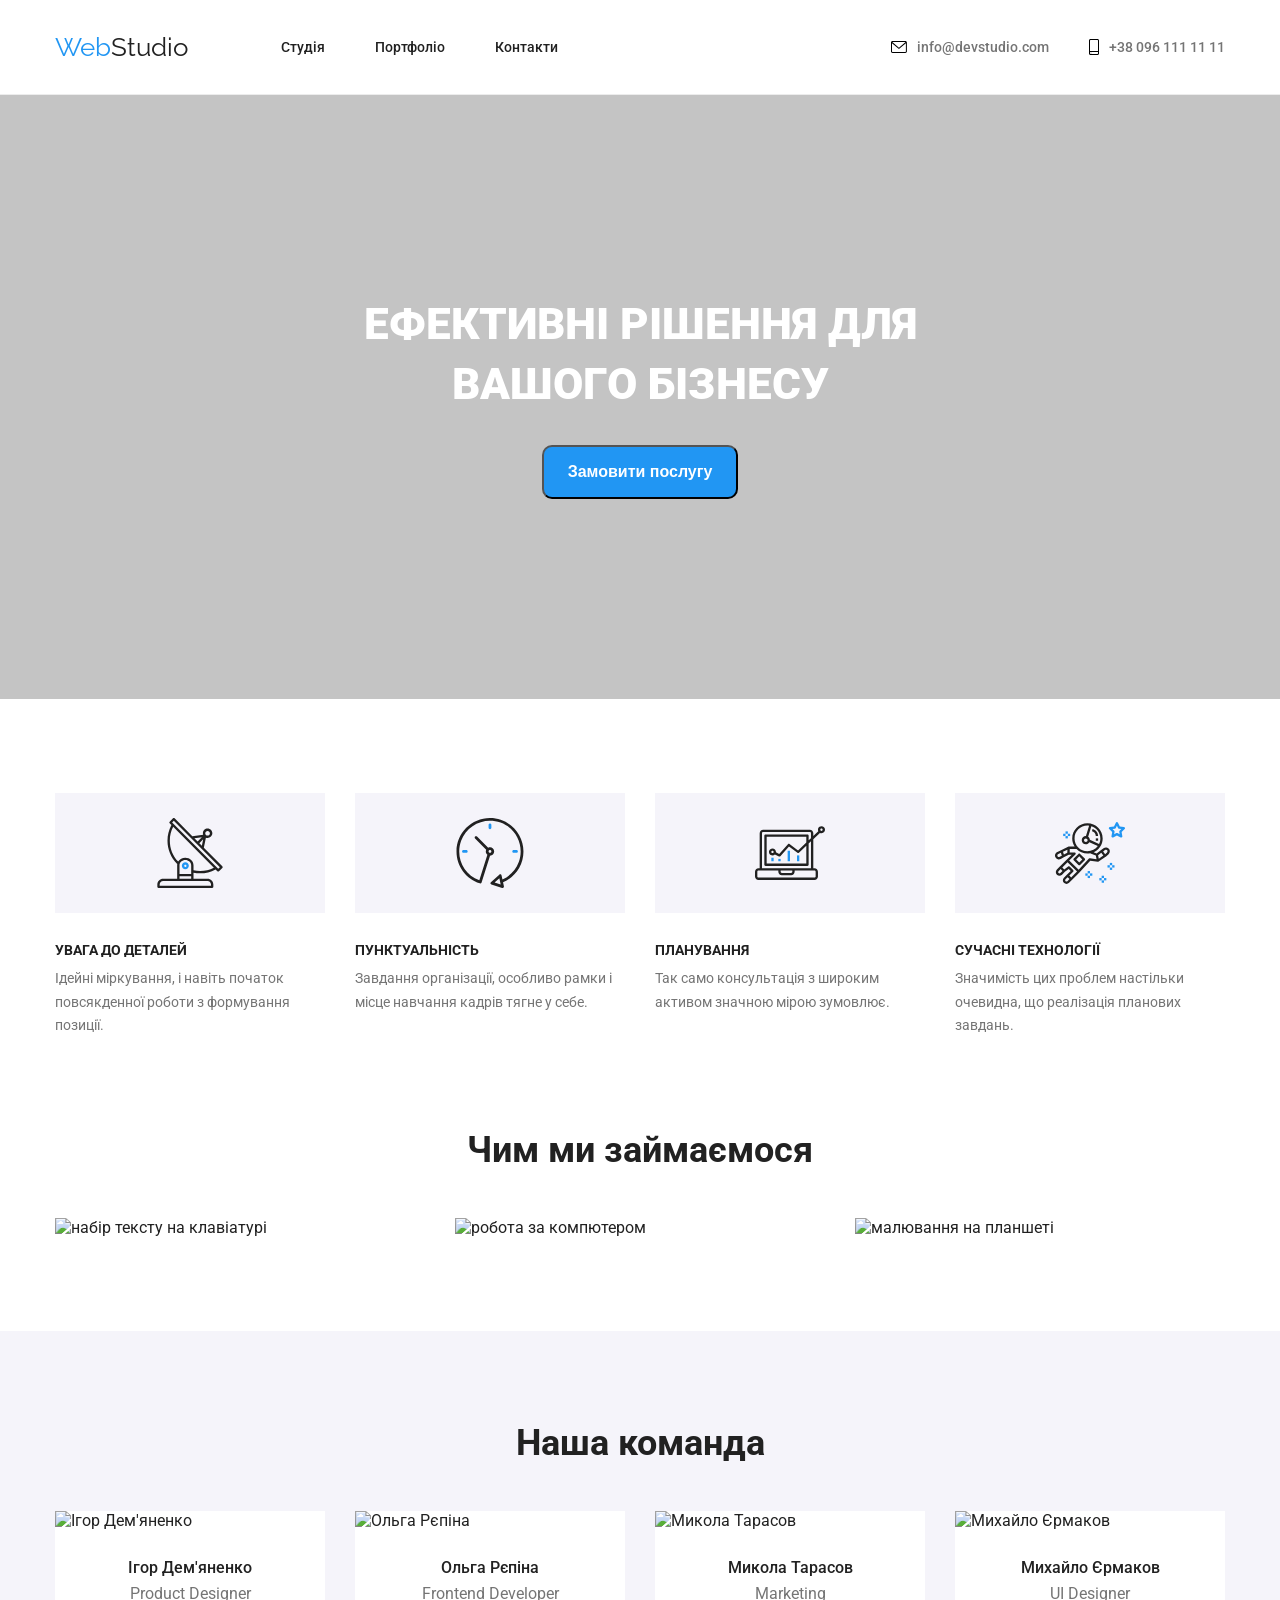
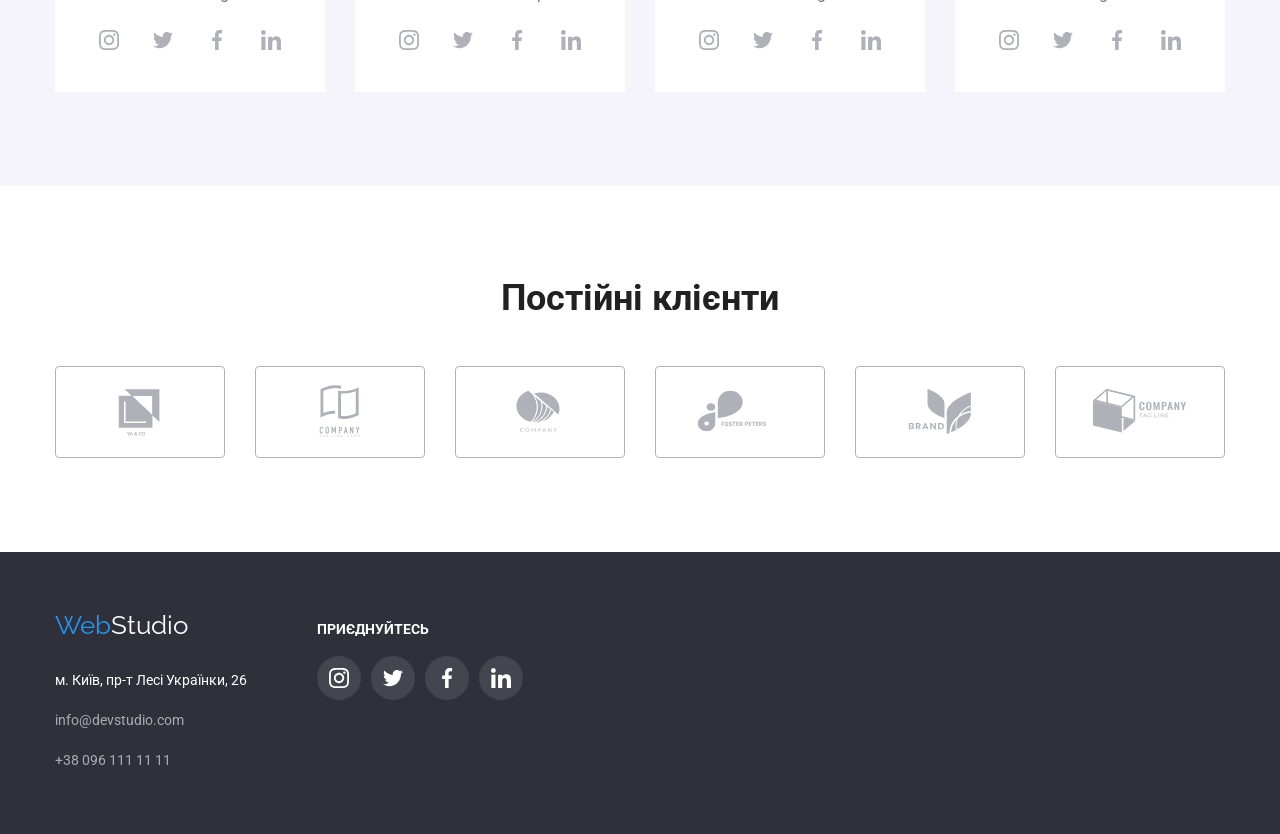
==== commit 7430e824: "now done" ====
--- a/index.html
+++ b/index.html
@@ -384,9 +384,6 @@
             ><span class="logo-first-part">Web</span
             ><span class="logo-second-part logo_footer_second">Studio</span></a
           >
-          <p class="footer_text">приєднуйтесь</p>
-        </div>
-        <div class="footer_second_part">
           <address class="address">
             <ul class="list footer_list">
               <li class="footer_list_item location">
@@ -404,6 +401,10 @@
               </li>
             </ul>
           </address>
+        </div>
+
+        <div class="footer_second_part">
+          <p class="footer_text">приєднуйтесь</p>
           <ul class="social_links_list">
             <li class="social_list_item">
               <a href="" class="social_link">
--- a/css/styles.css
+++ b/css/styles.css
@@ -351,21 +351,22 @@
 
 /* ======================= footer ======================= */
 .footer {
+
   background-color:#2F303A;
   padding-top: 60px;
   padding-bottom: 60px;
 }
+.footer .container{
+  display: flex;
+  align-items: baseline;
+}
 .footer_first_part{
-  display: flex;
-  align-items: baseline;
+  margin-right: 70px;
 }
 .footer_second_part{
-  display: flex;
-}
-.footer .logo.link{
-  margin-right: 156px;
-  /* display: flex; */
-}
+
+}
+
 
 .footer_list_link{
   font-style: normal;
@@ -389,6 +390,7 @@
   color: #fff;
 }
 .footer_text{
+  margin-bottom: 20px;
   align-content:  baseline;
   font-family: Roboto;
     font-weight: 700;
@@ -422,9 +424,7 @@
   width: 20px;
   height: 20px;
 }
-.address{
-  margin-right: 100px;
-}
+
 /* ======================================portfolio====================================== */
 .portfolio_buttons_list{
   display: flex;
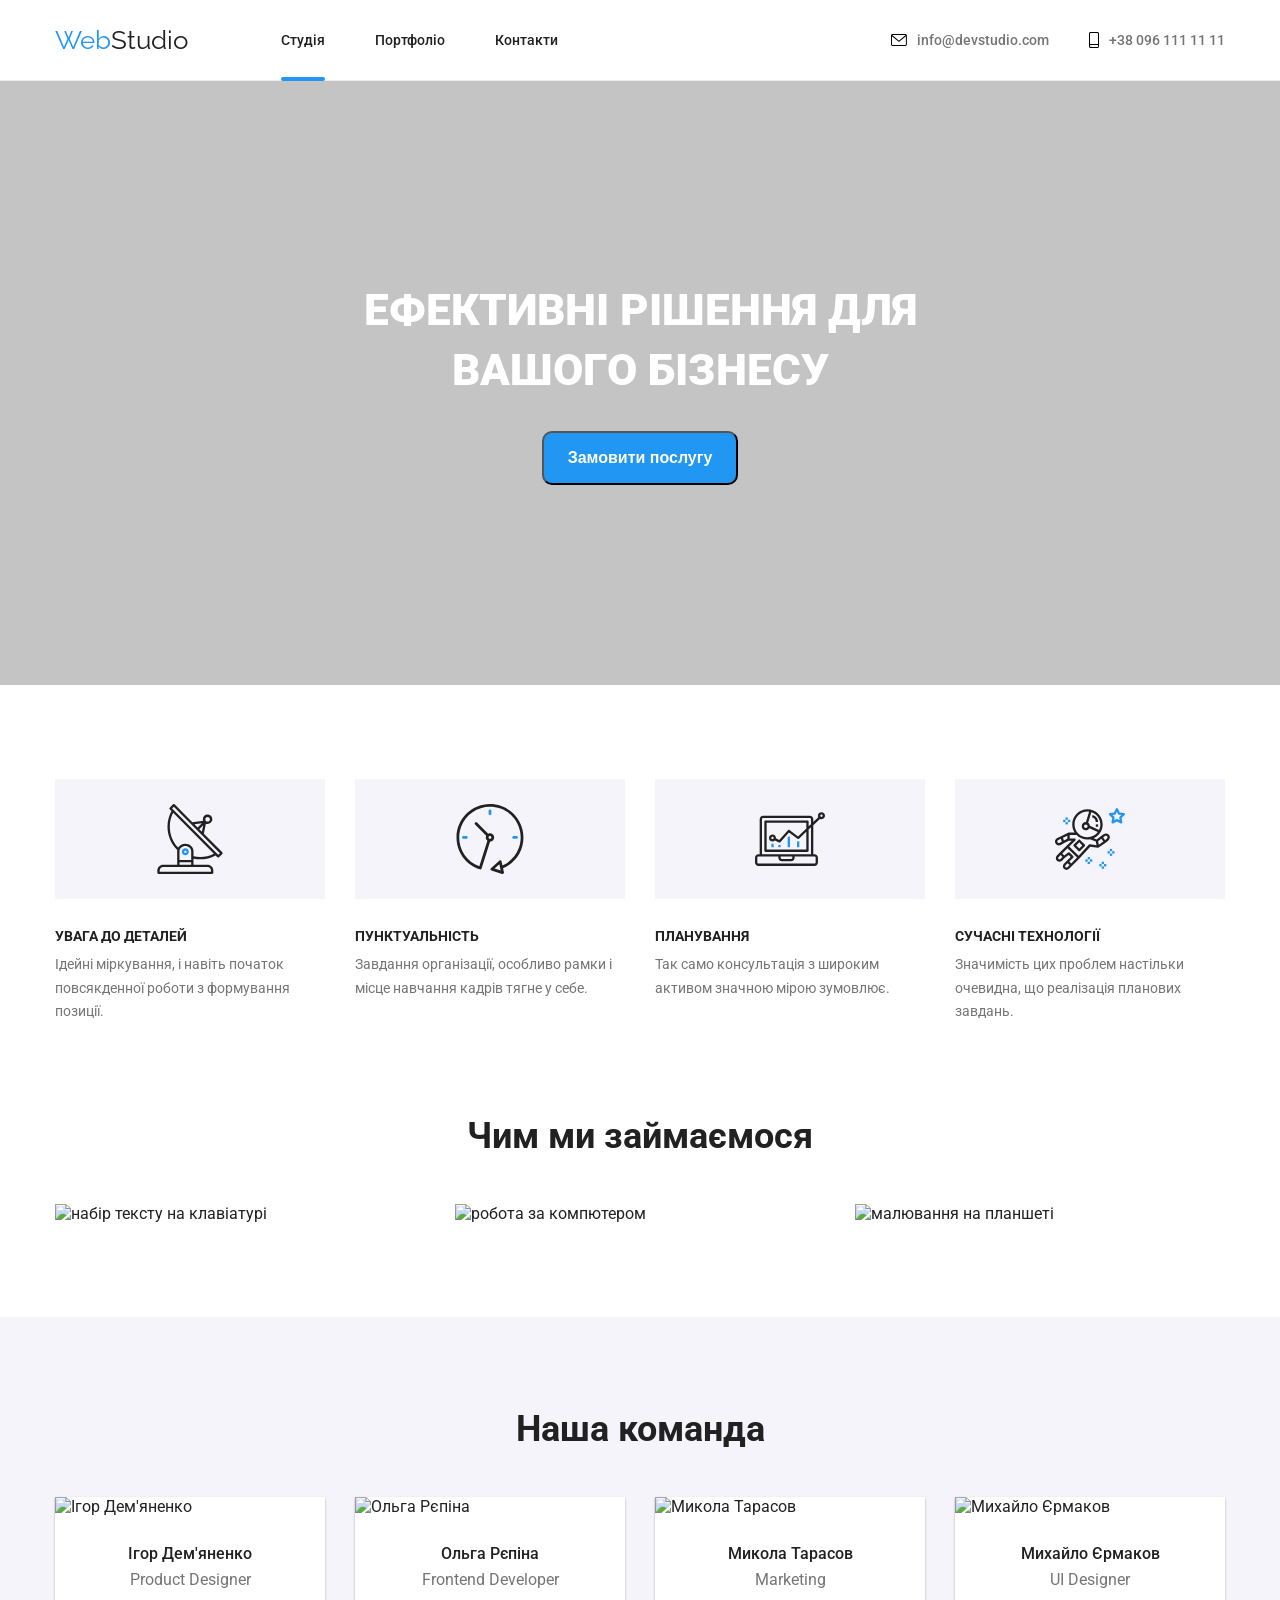
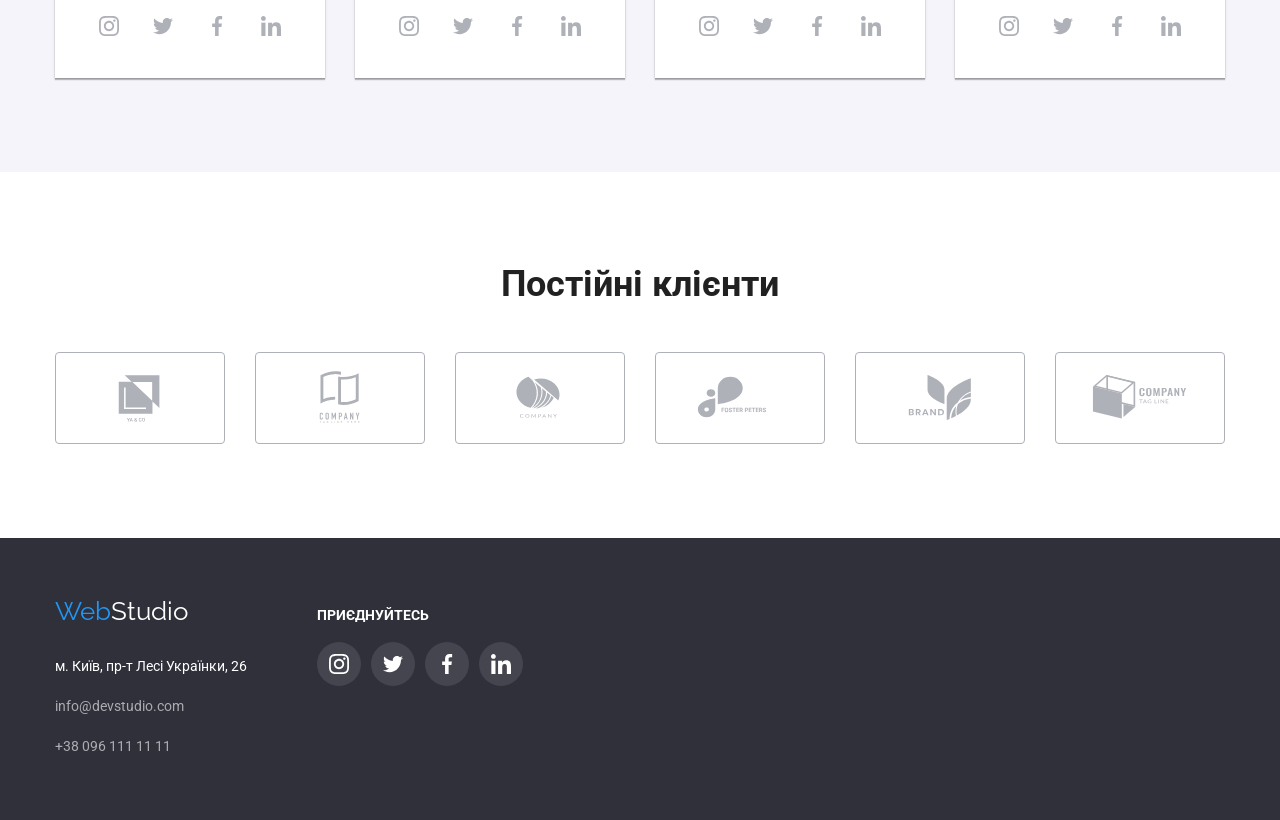
==== commit 126f05b7: "finish with header add transition on color + element(:after) to show the main page" ====
--- a/index.html
+++ b/index.html
@@ -15,7 +15,7 @@
     />
     <link rel="stylesheet" href="https://necolas.github.io/normalize.css/8.0.1/normalize.css" />
     <link rel="stylesheet" href="./css/styles.css" />
-    <title>HW-4</title>
+    <title>HW-5</title>
   </head>
   <body>
     <header class="header">
@@ -25,7 +25,9 @@
             ><span class="logo-first-part">Web</span><span class="logo-second-part">Studio</span></a
           >
           <ul class="nav-list list">
-            <li class="nav-item"><a class="nav-link" href="./index.html">Студія</a></li>
+            <li class="nav-item">
+              <a class="nav-link main_paige_link" href="./index.html">Студія</a>
+            </li>
             <li class="nav-item"><a class="nav-link" href="./portfolio.html">Портфоліо</a></li>
             <li class="nav-item"><a class="nav-link" href="">Контакти</a></li>
           </ul>
--- a/css/styles.css
+++ b/css/styles.css
@@ -55,6 +55,7 @@
   --accent-color: #2196F3;
   --prime-color: #212121;
   --secondary-color:#757575;
+  --cubic: cubic-bezier(0.4, 0, 0.2, 1)
 }
 body{
   font-family: Roboto, sans-serif;
@@ -78,17 +79,14 @@
 /* =========== header ============= */
 .header{
   max-width: 1600px;
-  min-height: 80px;
   margin-right: auto;
   margin-left: auto;
   border-bottom: 1px solid #ECECEC;
 }
 .header .container{ 
  display: flex;
- padding-top: 24px;
- padding-bottom: 24px;
-
-}
+}
+
 .section_title{
   font-weight: 700  ;
   font-size: 36px;
@@ -125,32 +123,64 @@
   font-size: 14px;
   font-weight: 500;
   line-height: 1;
-
- 
-}
+}
+
+.nav-item{
+  position: relative;
+}
+
 .nav-link{
+  display: block;
   text-decoration: none;
-  padding-top:15px;
-  padding-bottom: 15px;
-  color: var(--prime-color)
-}
-.nav-link:hover{
-  color:var(--accent-color)
-}
+  padding-top: 32px;
+  padding-bottom: 32px;
+  color: var(--prime-color);
+  transition: color 250ms linear;
+}
+
+.nav-link:hover ,
+.nav-link:focus {
+  color:var(--accent-color);
+  
+}
+
+.main_paige_link::after{
+  content: "";
+  display: block;
+  width: 100%;
+  position: absolute;
+  bottom: -2px;
+  height: 4px;
+  border-radius: 2px;
+  background-color: var(--accent-color)
+}
+
+.portfolio_page_link::after{
+    content: "";
+      display: block;
+      width: 100%;
+      position: absolute;
+      bottom: -2px;
+      height: 4px;
+      border-radius: 2px;
+      background-color: var(--accent-color)
+}
+
 .nav-item:not(:last-child){
   margin-right: 50px;
 }
+
 .header-contacts-link {
   display: flex;
   align-items: center;
-  padding-top: 15px;
-  padding-bottom: 15px;
-}
+}
+
 .header-icon{
   display: block;
-    margin-right: 10px;
-    width: 16px;
-    height: 12px;
+  margin-right: 10px;
+  width: 16px;
+  height: 12px;
+  transition: fill 250ms var(--cubic);
 }
 .smartphone{
   width: 10px;
@@ -168,13 +198,18 @@
   font-weight: 500;
   font-size: 14px;
   line-height: 1;
+  padding: 32px 0;
   color: var(--secondary-color);
+  transition: color 250ms var(--cubic);
+  
 }
 .header-contacts-link:hover,
 .header-contacts-link:focus {
   color: var(--accent-color);
 }
-.header-contacts-link:hover .header-icon {
+
+.header-contacts-link:hover .header-icon,
+.header-contacts-link:focus .header-icon{
   fill: var(--accent-color);
 }
 
@@ -276,7 +311,11 @@
 .our_tem_item{
   width: 270px;
   background-color: #fff;
-}
+  box-shadow: 0px 2px 1px 0px rgba(0, 0, 0, 0.2),
+     0px 1px 1px 0px rgba(0, 0, 0, 0.14),
+     0px 1px 3px 0px rgba(0, 0, 0, 0.12);
+}
+
 .our_tem_item:not(:last-child){
   margin-right: 30px;
 }
@@ -310,7 +349,8 @@
   width: 44px;
   height: 44px;
 }
-.link-img-box:hover .link-img, .link-img-box:focus .link-img
+.link-img-box:hover .link-img,
+.link-img-box:focus .link-img
 {
   fill: var(--accent-color);
 }
@@ -458,6 +498,15 @@
   display: flex;
   flex-wrap: wrap;
 }
+.cards_list_link{
+  display: block;
+}
+.cards_list_link:hover{
+
+    box-shadow: 1px 4px 6px 0px rgba(0, 0, 0, 0.16),
+    0px 4px 4px 0px rgba(0, 0, 0, 0.06),
+    0px 1px 1px 0px rgba(0, 0, 0, 0.12);
+}
 .portfolio_list_item:not(:nth-child(3n)){
   margin-right: 30px;
 }
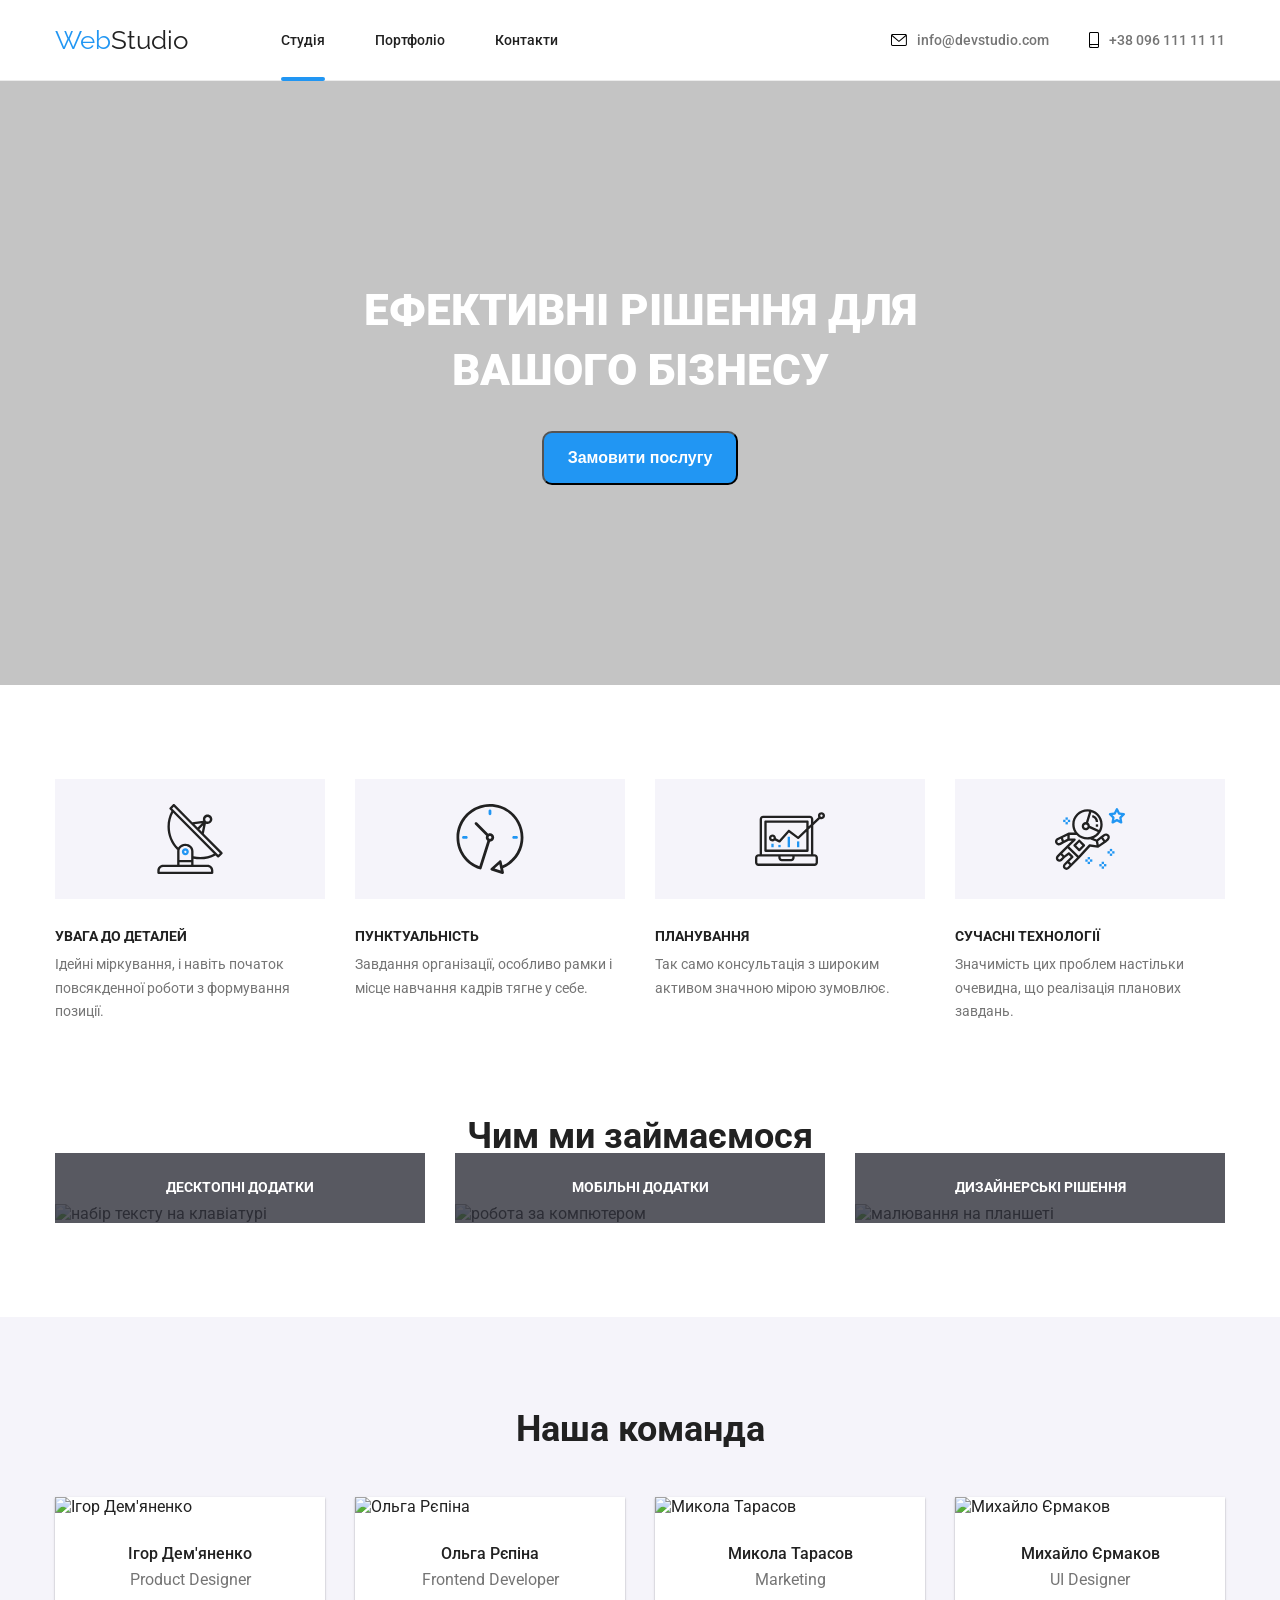
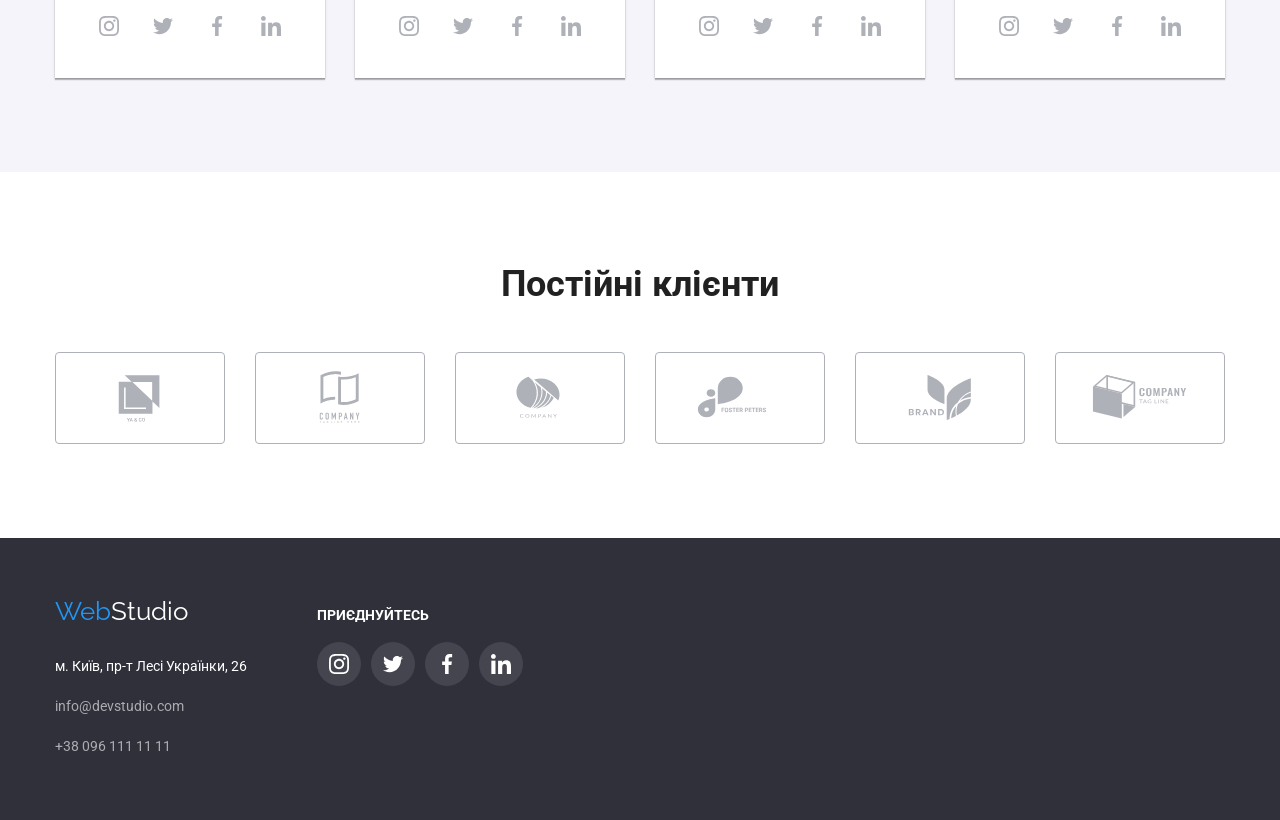
==== commit 7903c49a: "our job overlay done" ====
--- a/index.html
+++ b/index.html
@@ -124,17 +124,28 @@
                 height="100%"
                 alt="набір тексту на клавіатурі"
               />
+              <div class="job_thumb">
+                <p class="job_thumb_text">Десктопні додатки</p>
+              </div>
             </li>
             <li class="our_job-item">
               <img src="./images/main/2.jpg" width="370" height="100%" alt="робота за компютером" />
-            </li>
+              <div class="job_thumb">
+                <p class="job_thumb_text">Мобільні додатки</p>
+              </div>
+            </li>
+
             <li class="our_job-item">
               <img
                 src="./images/main/3.jpg"
                 width="370"
+                q
                 height="100%"
                 alt="малювання на планшеті"
               />
+              <div class="job_thumb">
+                <p class="job_thumb_text">Дизайнерські рішення</p>
+              </div>
             </li>
           </ul>
         </div>
--- a/css/styles.css
+++ b/css/styles.css
@@ -289,15 +289,34 @@
 }
 
 .our_job {
-
   padding-bottom: 94px;
 }
 .section_list {
   display: flex;
 }
-
+.our_job-item{
+  position: relative;
+}
 .our_job-item:not(:last-child){
 margin-right: 30px;
+}
+.job_thumb{
+position: absolute;
+width: 100%;
+bottom: 0;
+height: 70px;
+padding: 27px 10px;
+background-color: rgba(47, 48, 58, 0.8);
+}
+.job_thumb_text{
+  text-align: center;
+  font-family: Roboto;
+  font-weight: 700;
+  font-size: 14px;
+  line-height: 100%;
+  letter-spacing: 3%;
+  text-transform: uppercase;
+  color: rgb(255, 255, 255);
 }
 /* ================== our team ================== */
 .our_team{
@@ -349,8 +368,9 @@
   width: 44px;
   height: 44px;
 }
-.link-img-box:hover .link-img,
-.link-img-box:focus .link-img
+
+.team-link:hover .link-img,
+.team-link:focus .link-img
 {
   fill: var(--accent-color);
 }
@@ -359,6 +379,7 @@
   width: 20px;
   height: 20px;
   fill: #AFB1B8;
+  transition: fill 250ms var(--cubic);
 }
 /* ======================= our-clients ================== */
 .client_list{
@@ -373,12 +394,15 @@
   width: 170px;
   height: 92px;
   border: 1px solid#AFB1B8;
-  border-radius:4px 
+  border-radius:4px;
+  transition: border  250ms var(--cubic);
 } 
-.client_list_link:hover ,.client_list_link:focus{
+.client_list_link:hover ,
+.client_list_link:focus{
   border: 1px solid var(--accent-color);
 }
-.client_list_link:hover .client_img, .client_list_link:focus .client_img{
+.client_list_link:hover .client_img,
+.client_list_link:focus .client_img{
   fill: var(--accent-color);
 }
 
@@ -387,6 +411,7 @@
   width: 106px;
   height: 60px;
   fill:#AFB1B8;
+  transition: fill  250ms var(--cubic);
 }
 
 /* ======================= footer ======================= */
@@ -400,13 +425,10 @@
   display: flex;
   align-items: baseline;
 }
+
 .footer_first_part{
   margin-right: 70px;
 }
-.footer_second_part{
-
-}
-
 
 .footer_list_link{
   font-style: normal;
@@ -414,14 +436,16 @@
   font-size: 14px;
   line-height: 2;
   color:hsl(0, 0%, 100%,0.6);
-
+  transition: color 250ms var(--cubic);
 }
 .footer_list_item:not(:last-child){
   margin-bottom: 12px;
 }
-.footer_list_link:hover{
+.footer_list_link:hover, 
+.footer_list_link:focus{
   color:var(--accent-color)
 }
+
 .footer .logo{
   display: block;
   margin-bottom: 28px;
@@ -448,8 +472,10 @@
   border-radius: 50px;
   width: 44px;
   height: 44px;
-}
-.social_link:hover{
+  transition: background-color 250ms var(--cubic );
+}
+.social_link:hover, 
+.social_link:focus{
   background-color: var(--accent-color);;
 }
 .social_list_item{
@@ -469,9 +495,9 @@
 .portfolio_buttons_list{
   display: flex;
   justify-content:  center;
-    margin-bottom: 50px;
-}
-.portfolio_buttons_item img{
+  margin-bottom: 50px;
+}
+.card_img{
   display: block;
 }
 .portfolio_buttons_item:not(:last-child){
@@ -488,6 +514,7 @@
   border: inherit;
   cursor: pointer;
   background-color:#F5F4FA;
+  transition: color 250ms var(--cubic), background-color 250ms var(--cubic);
 }
 .portfolio_buttons_item button:hover,
 .portfolio_buttons_item button:focus{
@@ -500,12 +527,24 @@
 }
 .cards_list_link{
   display: block;
-}
-.cards_list_link:hover{
-
+  height: 100%;
+  position: relative;
+  overflow: hidden;
+  transition: box-shadow 250ms var(--cubic);
+
+}
+.cards_list_link:hover, 
+.cards_list_link:focus{
     box-shadow: 1px 4px 6px 0px rgba(0, 0, 0, 0.16),
     0px 4px 4px 0px rgba(0, 0, 0, 0.06),
     0px 1px 1px 0px rgba(0, 0, 0, 0.12);
+
+}
+.cards_list_link:hover .overlay_text, .cards_list_link:focus .overlay_text{
+  transform: translateY(-100%);
+}
+.portfolio_list_item{
+  width: 370px;
 }
 .portfolio_list_item:not(:nth-child(3n)){
   margin-right: 30px;
@@ -523,6 +562,7 @@
 border-bottom: 1px solid #EEEEEE;
 border-left: 1px solid #EEEEEE;
 }
+
 .list_title{
   font-weight: 700;
   font-size: 18px;
@@ -533,4 +573,25 @@
   font-size: 16px;
   line-height: 1.87;
   color: var(--secondary-color);
+}
+.overlay {
+  position: relative;
+  overflow: hidden;
+}
+
+.overlay_text {
+  font-family: Roboto;
+  font-weight: 400;
+  font-size: 18px;
+  line-height: 1.55;
+  letter-spacing: 3%;
+
+  position: absolute;
+  bottom:-100%;
+  height: 100%;
+  padding: 63px 24px;
+  background-color: rgba(33, 150, 243, 0.9);
+  color: #fff;
+
+  transition: transform 250ms var(--cubic);
 }
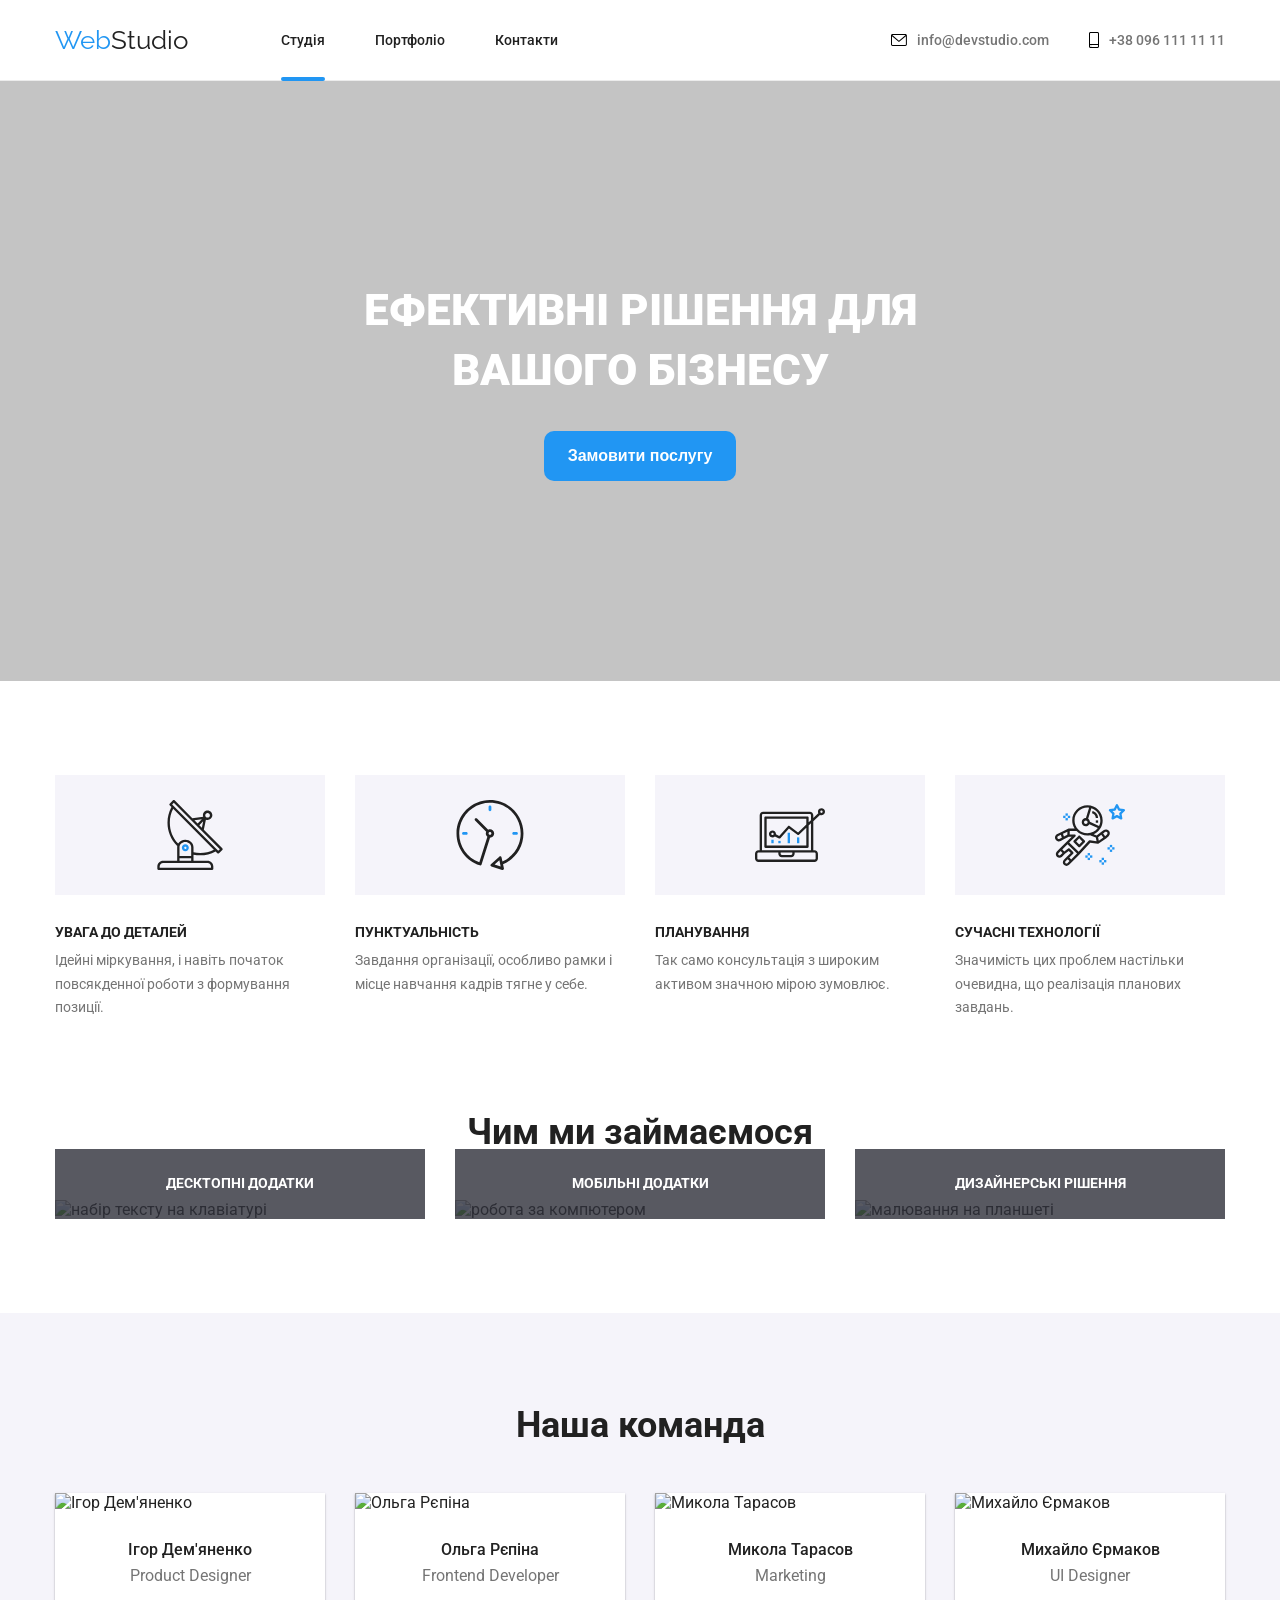
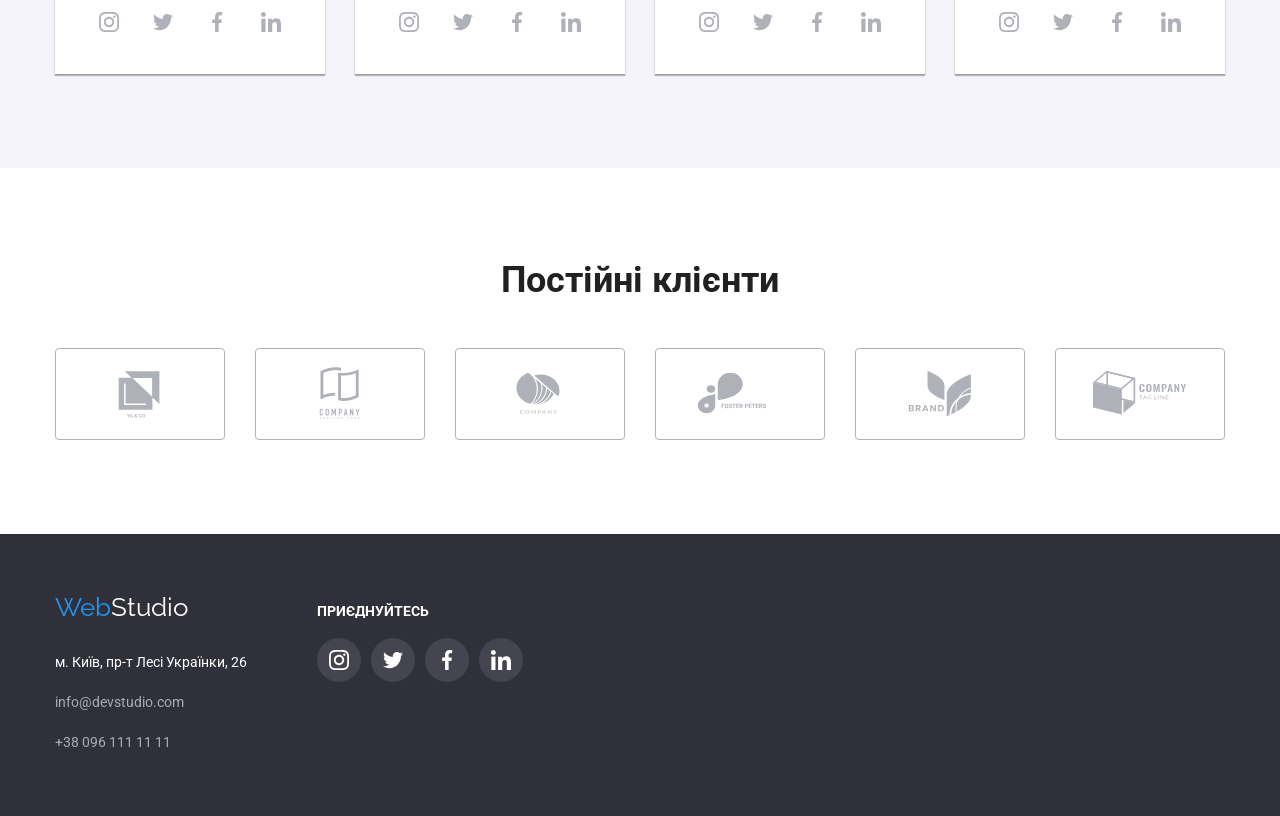
==== commit b32a5e04: "hw-5 is done" ====
--- a/index.html
+++ b/index.html
@@ -61,7 +61,12 @@
     <main>
       <section class="section hero">
         <h1 class="hero_title">Ефективні рішення для вашого бізнесу</h1>
-        <button class="hero_button" type="button">Замовити послугу</button>
+        <button class="hero_button" data-modal-open type="button">Замовити послугу</button>
+        <div class="backdrop is-hidden" data-modal>
+          <div class="modal">
+            <button class="modal_btn_close" data-modal-close type="button"></button>
+          </div>
+        </div>
       </section>
 
       <section class="features">
@@ -451,5 +456,6 @@
         </div>
       </div>
     </footer>
+    <script src="./js/modal.js"></script>
   </body>
 </html>
--- a/css/styles.css
+++ b/css/styles.css
@@ -3,6 +3,11 @@
 *::before,
 *::after {
   box-sizing: border-box;
+}
+.is-hidden{
+  opacity: 0;
+  pointer-events: none;
+
 }
 
 .visually-hidden {
@@ -242,8 +247,55 @@
   color:  #FFFFFF;
   background-color: var(--accent-color);
   padding: 10px 24px;
+  border: none;
   border-radius: 10px;
-}
+  transition: box-shadow 250ms var(--cubic), background-color 250ms var(--cubic);
+}
+.hero_button:hover,
+ .hero_button:focus{
+  background-color: #188ce8;
+  box-shadow: 0px 4px 4px 0px rgba(0, 0, 0, 0.15); 
+}
+.backdrop{
+  display: flex;
+  justify-content: center;
+  align-items: center;
+  position: absolute;
+  top: 0;
+  left: 0;
+  height: 100vh;
+  width: 100vw;
+  background-color:rgba(0, 0, 0,0.2);
+  transition: opacity 250ms var(--cubic);
+}
+.modal{
+  position: fixed;  
+  width: 528px;
+  height: 581px;
+  border-radius: 4px;
+  background-color: #fff;
+  z-index: 1;
+  box-shadow: 0px 2px 1px 0px rgba(0, 0, 0, 0.2), 0px 1px 1px 0px rgba(0, 0, 0, 0.14), 0px 1px 3px 0px rgba(0, 0, 0, 0.12);
+
+}
+
+.modal_btn_close {
+  position: absolute;
+  right: 8px;
+  top: 8px;
+  width: 30px;
+  height: 30px;
+  border: 1px solid rgba(0, 0, 0, 0.1);
+  background-image: url(../images/main/close_30.svg);
+  background-position: center ;
+  /* background-size: contain; */
+  border-radius: 50%;
+  cursor: pointer;
+}
+
+
+
+
 /* ============= section features ============= */
 .features_list{
   display: flex;
@@ -524,12 +576,13 @@
 .cards_list{
   display: flex;
   flex-wrap: wrap;
+  margin: -15px;
 }
 .cards_list_link{
   display: block;
-  height: 100%;
-  position: relative;
-  overflow: hidden;
+  /* height: 100%; */
+  /* position: relative; */
+  /* overflow: hidden; */
   transition: box-shadow 250ms var(--cubic);
 
 }
@@ -540,18 +593,19 @@
     0px 1px 1px 0px rgba(0, 0, 0, 0.12);
 
 }
-.cards_list_link:hover .overlay_text, .cards_list_link:focus .overlay_text{
+.cards_list_link:hover .overlay_text, 
+.cards_list_link:focus .overlay_text{
   transform: translateY(-100%);
 }
 .portfolio_list_item{
-  width: 370px;
-}
-.portfolio_list_item:not(:nth-child(3n)){
-  margin-right: 30px;
-}
-.portfolio_list_item:not(:nth-child(n+6)){
+  /* width: 370px; */
+}
+.portfolio_list_item{
+  margin: 15px;
+}
+/* .portfolio_list_item:not(:nth-child(n+6)){
   margin-bottom: 30px;
-}
+} */
 
 .portfolio_list{
   background-color: #fff;
